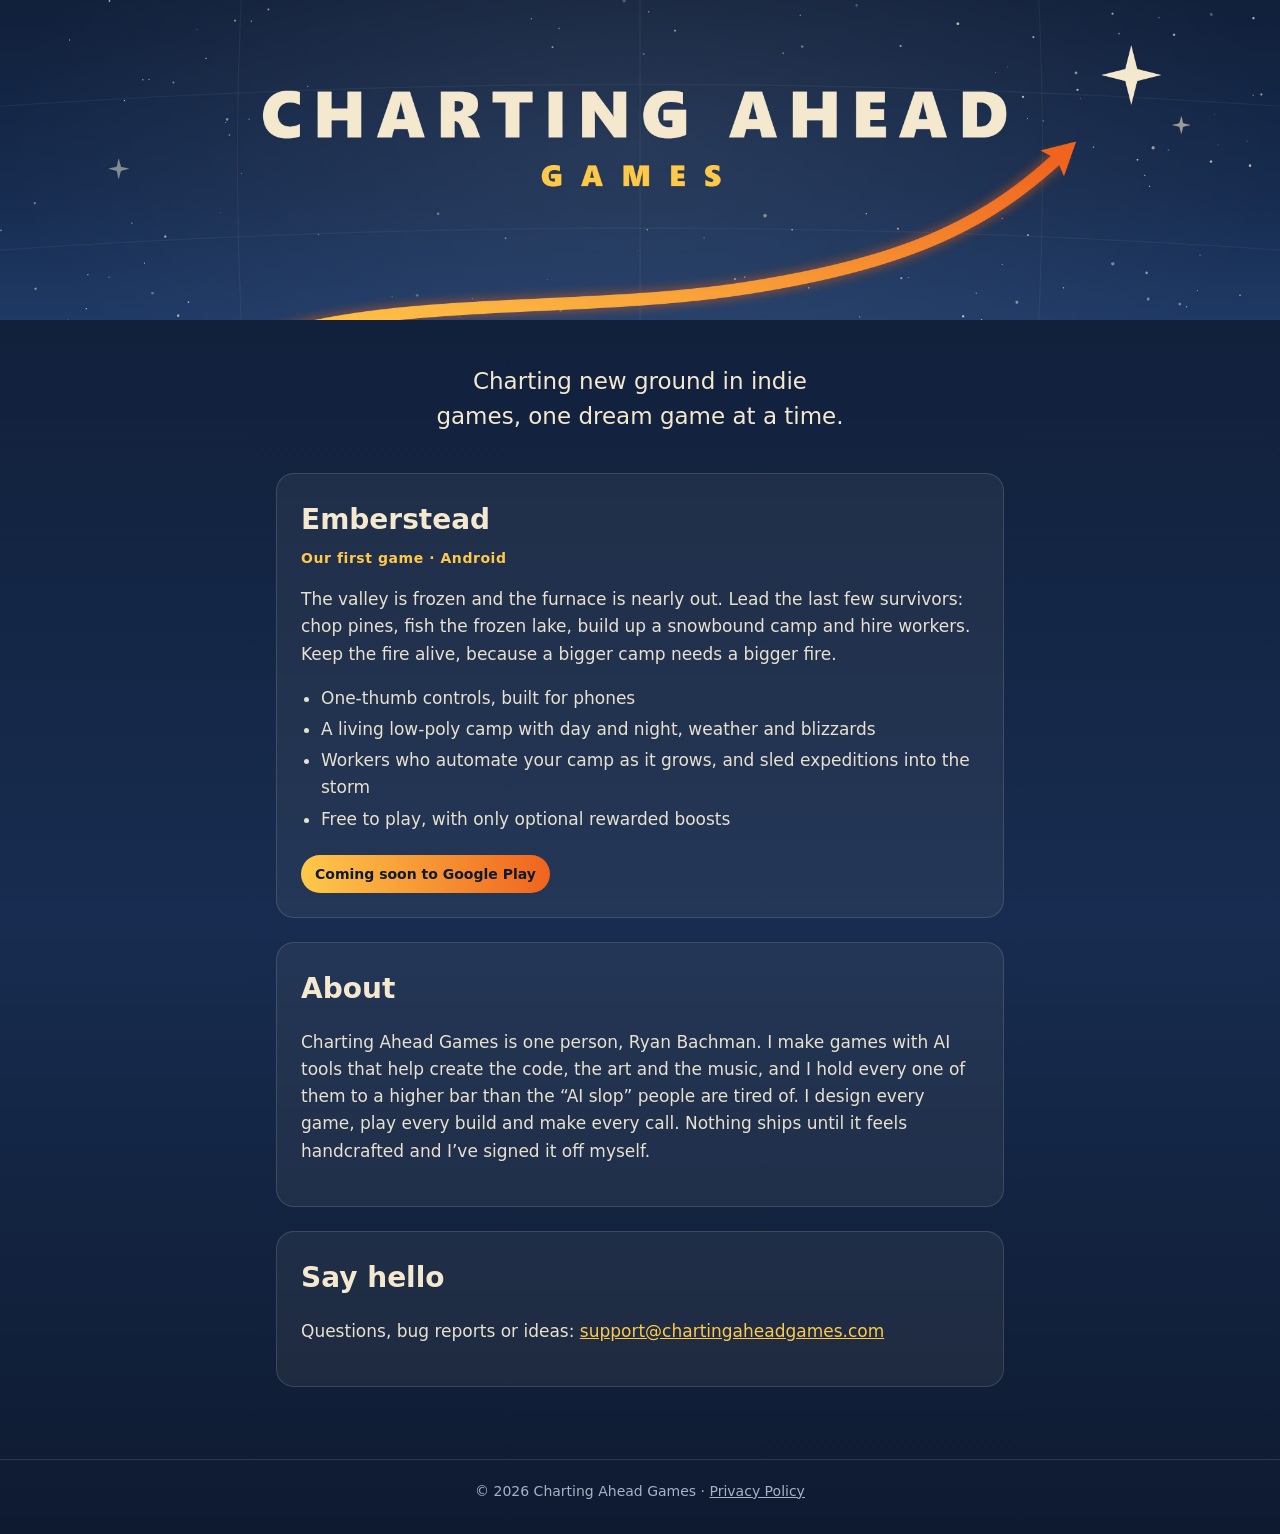
==== index.html @ 5247b1b6 "Home page header: full-width 4:1 banner on screens 900px and wider (new header-wide.jpg from the sam" ====
<!doctype html>
<html lang="en">
<head>
  <meta charset="utf-8">
  <meta name="viewport" content="width=device-width, initial-scale=1">
  <title>Charting Ahead Games</title>
  <meta name="description" content="Charting new ground in indie games, one dream game at a time.">
  <meta property="og:title" content="Charting Ahead Games">
  <meta property="og:description" content="Charting new ground in indie games, one dream game at a time.">
  <meta property="og:image" content="https://chartingaheadgames.com/assets/header.jpg">
  <meta name="theme-color" content="#0e1a30">
  <link rel="icon" href="assets/icon.svg" type="image/svg+xml">
  <link rel="apple-touch-icon" href="assets/icon.png">
  <link rel="stylesheet" href="style.css">
</head>
<body>
  <header class="hero">
    <picture>
      <source media="(min-width: 900px)" srcset="assets/header-wide.jpg" width="4096" height="1024">
      <img src="assets/header.jpg" width="4096" height="2304" alt="Charting Ahead Games: a dotted trail leaves a campfire and becomes an ember route rising across a starry night sky toward a guiding star.">
    </picture>
  </header>
  <main>
    <p class="lead">Charting new ground in indie games, one dream game at a time.</p>

    <section class="card">
      <h2>Emberstead</h2>
      <p class="tag">Our first game · Android</p>
      <p>The valley is frozen and the furnace is nearly out. Lead the last few survivors: chop pines, fish the frozen lake, build up a snowbound camp and hire workers. Keep the fire alive, because a bigger camp needs a bigger fire.</p>
      <ul>
        <li>One-thumb controls, built for phones</li>
        <li>A living low-poly camp with day and night, weather and blizzards</li>
        <li>Workers who automate your camp as it grows, and sled expeditions into the storm</li>
        <li>Free to play, with only optional rewarded boosts</li>
      </ul>
      <span class="badge">Coming soon to Google Play</span>
    </section>

    <section class="card">
      <h2>About</h2>
      <p>Charting Ahead Games is one person, Ryan Bachman. I make games with AI tools that help create the code, the art and the music, and I hold every one of them to a higher bar than the “AI slop” people are tired of. I design every game, play every build and make every call. Nothing ships until it feels handcrafted and I’ve signed it off myself.</p>
    </section>

    <section class="card">
      <h2>Say hello</h2>
      <p>Questions, bug reports or ideas: <a href="mailto:support@chartingaheadgames.com">support@chartingaheadgames.com</a></p>
    </section>
  </main>
  <footer>© 2026 Charting Ahead Games · <a href="privacy.html">Privacy Policy</a></footer>
</body>
</html>
---- style.css ----
/* Charting Ahead Games — one stylesheet for the whole site. Colors match the brand art. */
:root {
  --night: #0e1a30;
  --deep: #172c50;
  --sea: #22406f;
  --parchment: #f4e9cf;
  --gold: #ffc94a;
  --ember: #f0641e;
  --text: #e8e1cf;
  --muted: #a7b2c4;
  --card: rgba(244, 233, 207, 0.06);
  --line: rgba(244, 233, 207, 0.14);
}
* { box-sizing: border-box; }
html { background: var(--night); }
body {
  margin: 0;
  min-height: 100vh;
  background: linear-gradient(180deg, var(--night) 0%, var(--deep) 60%, var(--night) 100%);
  color: var(--text);
  font: 17px/1.6 system-ui, -apple-system, "Segoe UI", Roboto, sans-serif;
}
a { color: var(--gold); }
a:hover { color: var(--parchment); }

/* Full width at every size: phones get the 16:9 art, screens 900px and wider a 4:1 banner (assets/header-wide.jpg) so the games show without scrolling. */
.hero img { display: block; width: 100%; height: auto; aspect-ratio: 16 / 9; object-fit: cover; }
@media (min-width: 900px) { .hero img { aspect-ratio: 4 / 1; } }
.hero.slim { padding: 28px 16px 8px; text-align: center; }
.hero.slim a { display: inline-flex; align-items: center; gap: 12px; color: var(--parchment); text-decoration: none; font-weight: 800; letter-spacing: 0.12em; text-transform: uppercase; font-size: 15px; }
.hero.slim img { width: 44px; height: 44px; border-radius: 12px; aspect-ratio: auto; }

main { max-width: 760px; margin: 0 auto; padding: 8px 16px 48px; }
.lead { font-size: clamp(19px, 2.6vw, 23px); line-height: 1.5; color: var(--parchment); text-align: center; margin: 36px auto 40px; max-width: 720px; text-wrap: balance; }

.card { background: var(--card); border: 1px solid var(--line); border-radius: 18px; padding: 24px; margin: 0 0 24px; }
.card h2 { margin: 0; color: var(--parchment); font-size: 28px; }
.tag { margin: 4px 0 16px; color: var(--gold); font-size: 14px; font-weight: 600; letter-spacing: 0.04em; }
.card ul { margin: 12px 0 0; padding-left: 20px; }
.card li { margin: 4px 0; }
.badge { display: inline-block; margin-top: 18px; padding: 8px 14px; border-radius: 999px; background: linear-gradient(90deg, var(--gold), var(--ember)); color: var(--night); font-weight: 700; font-size: 14px; }

.policy h1 { color: var(--parchment); font-size: clamp(26px, 4vw, 34px); line-height: 1.25; margin: 24px 0 4px; }
.policy h2 { color: var(--gold); font-size: 19px; margin: 32px 0 6px; }
.policy .updated { color: var(--muted); margin: 0 0 24px; }
.policy li { margin: 6px 0; }

footer { border-top: 1px solid var(--line); color: var(--muted); font-size: 14px; text-align: center; padding: 20px 16px 32px; }
footer a { color: var(--muted); }
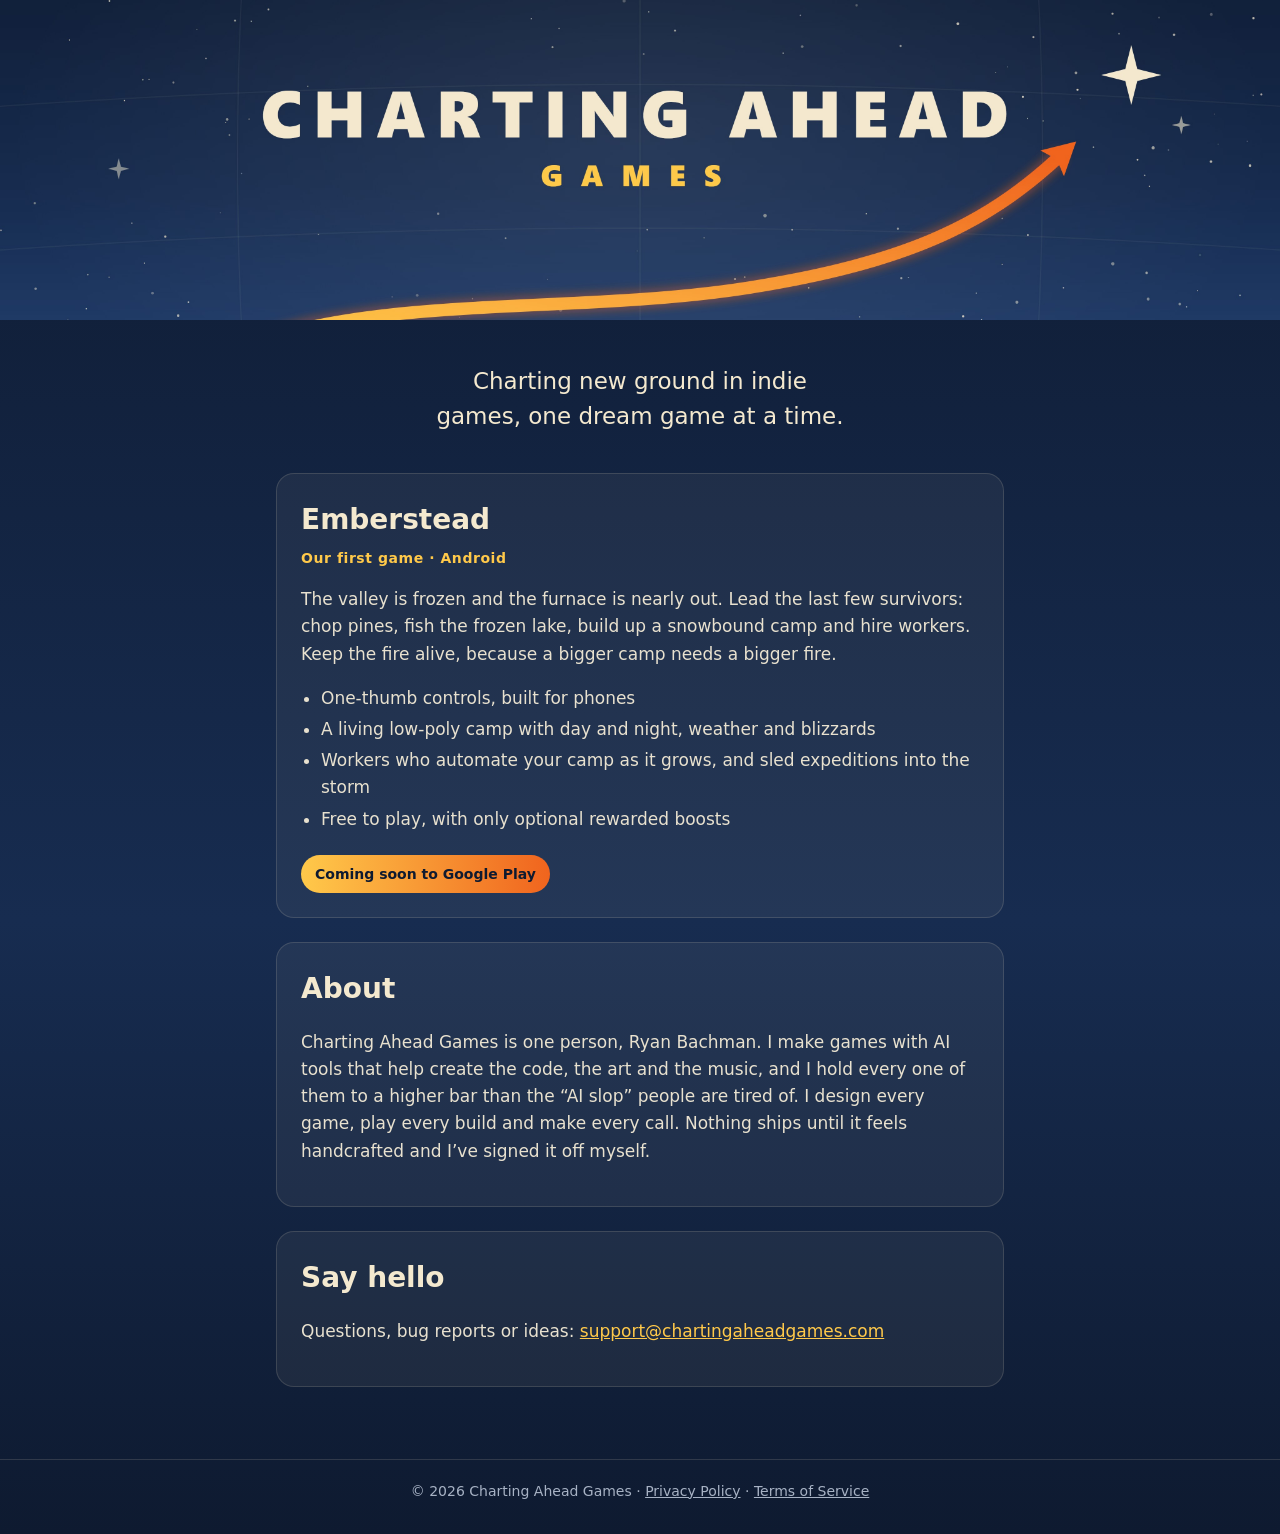
==== commit 3cd597e5: "Terms of Service page for Emberstead, linked from the site footers Co-Authored-By: Claude Opus 5.5 <" ====
--- a/index.html
+++ b/index.html
@@ -46,6 +46,6 @@
       <p>Questions, bug reports or ideas: <a href="mailto:support@chartingaheadgames.com">support@chartingaheadgames.com</a></p>
     </section>
   </main>
-  <footer>© 2026 Charting Ahead Games · <a href="privacy.html">Privacy Policy</a></footer>
+  <footer>© 2026 Charting Ahead Games · <a href="privacy.html">Privacy Policy</a> · <a href="terms.html">Terms of Service</a></footer>
 </body>
 </html>
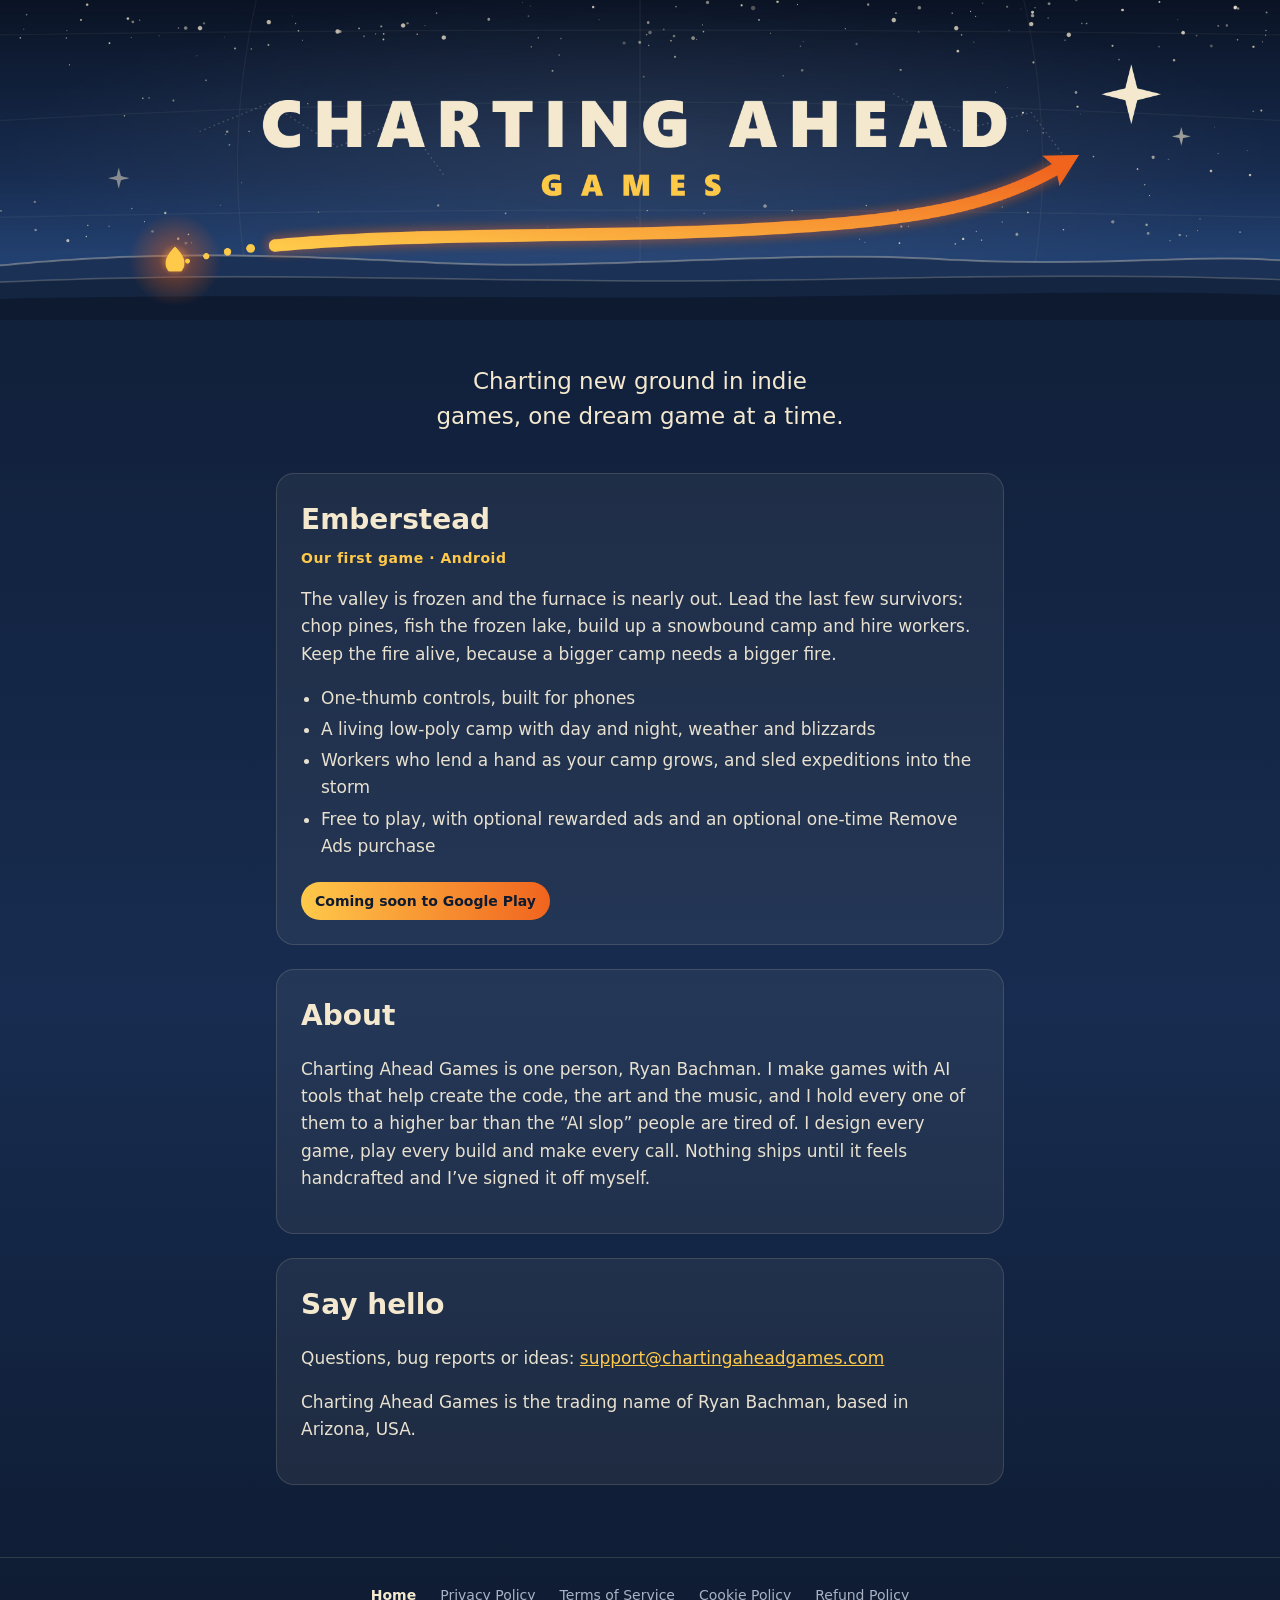
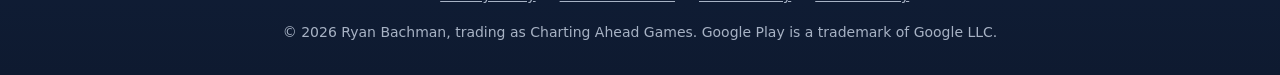
==== commit 81d37bf7: "Legal and accessibility pass: fuller privacy policy, cookie and refund policies, business details, s" ====
--- a/index.html
+++ b/index.html
@@ -14,13 +14,15 @@
   <link rel="stylesheet" href="style.css">
 </head>
 <body>
+  <a class="skip" href="#main">Skip to main content</a>
   <header class="hero">
     <picture>
       <source media="(min-width: 900px)" srcset="assets/header-wide.jpg" width="4096" height="1024">
       <img src="assets/header.jpg" width="4096" height="2304" alt="Charting Ahead Games: a dotted trail leaves a campfire and becomes an ember route rising across a starry night sky toward a guiding star.">
     </picture>
   </header>
-  <main>
+  <main id="main" tabindex="-1">
+    <h1 class="sr-only">Charting Ahead Games</h1>
     <p class="lead">Charting new ground in indie games, one dream game at a time.</p>
 
     <section class="card">
@@ -30,8 +32,8 @@
       <ul>
         <li>One-thumb controls, built for phones</li>
         <li>A living low-poly camp with day and night, weather and blizzards</li>
-        <li>Workers who automate your camp as it grows, and sled expeditions into the storm</li>
-        <li>Free to play, with only optional rewarded boosts</li>
+        <li>Workers who lend a hand as your camp grows, and sled expeditions into the storm</li>
+        <li>Free to play, with optional rewarded ads and an optional one-time Remove Ads purchase</li>
       </ul>
       <span class="badge">Coming soon to Google Play</span>
     </section>
@@ -44,8 +46,18 @@
     <section class="card">
       <h2>Say hello</h2>
       <p>Questions, bug reports or ideas: <a href="mailto:support@chartingaheadgames.com">support@chartingaheadgames.com</a></p>
+      <p>Charting Ahead Games is the trading name of Ryan Bachman, based in Arizona, USA.</p>
     </section>
   </main>
-  <footer>© 2026 Charting Ahead Games · <a href="privacy.html">Privacy Policy</a> · <a href="terms.html">Terms of Service</a></footer>
+  <footer>
+    <nav aria-label="Site pages">
+      <a href="./" aria-current="page">Home</a>
+      <a href="privacy.html">Privacy Policy</a>
+      <a href="terms.html">Terms of Service</a>
+      <a href="cookies.html">Cookie Policy</a>
+      <a href="refunds.html">Refund Policy</a>
+    </nav>
+    <p>© 2026 Ryan Bachman, trading as Charting Ahead Games. Google Play is a trademark of Google LLC.</p>
+  </footer>
 </body>
 </html>
--- a/style.css
+++ b/style.css
@@ -23,6 +23,14 @@
 a { color: var(--gold); }
 a:hover { color: var(--parchment); }
 
+/* Keyboard and screen reader help: a visible focus ring, a skip link that appears on the first Tab, and text only screen readers announce. */
+a:focus-visible { outline: 3px solid var(--gold); outline-offset: 3px; border-radius: 4px; }
+main:focus { outline: none; }
+.skip { position: absolute; left: 16px; top: -80px; z-index: 10; padding: 10px 16px; border-radius: 10px; background: var(--gold); color: var(--night); font-weight: 700; }
+.skip:focus, .skip:hover { top: 12px; color: var(--night); }
+.skip:focus-visible { outline-color: var(--parchment); }
+.sr-only { position: absolute; width: 1px; height: 1px; margin: -1px; padding: 0; overflow: hidden; clip-path: inset(50%); white-space: nowrap; border: 0; }
+
 /* Full width at every size: phones get the 16:9 art, screens 900px and wider a 4:1 banner (assets/header-wide.jpg) so the games show without scrolling. */
 .hero img { display: block; width: 100%; height: auto; aspect-ratio: 16 / 9; object-fit: cover; }
 @media (min-width: 900px) { .hero img { aspect-ratio: 4 / 1; } }
@@ -47,3 +55,7 @@
 
 footer { border-top: 1px solid var(--line); color: var(--muted); font-size: 14px; text-align: center; padding: 20px 16px 32px; }
 footer a { color: var(--muted); }
+footer nav { display: flex; flex-wrap: wrap; justify-content: center; gap: 4px 20px; margin-bottom: 8px; }
+footer nav a { display: inline-block; padding: 6px 2px; }
+footer a[aria-current="page"] { color: var(--parchment); font-weight: 700; text-decoration: none; }
+footer p { margin: 0; }
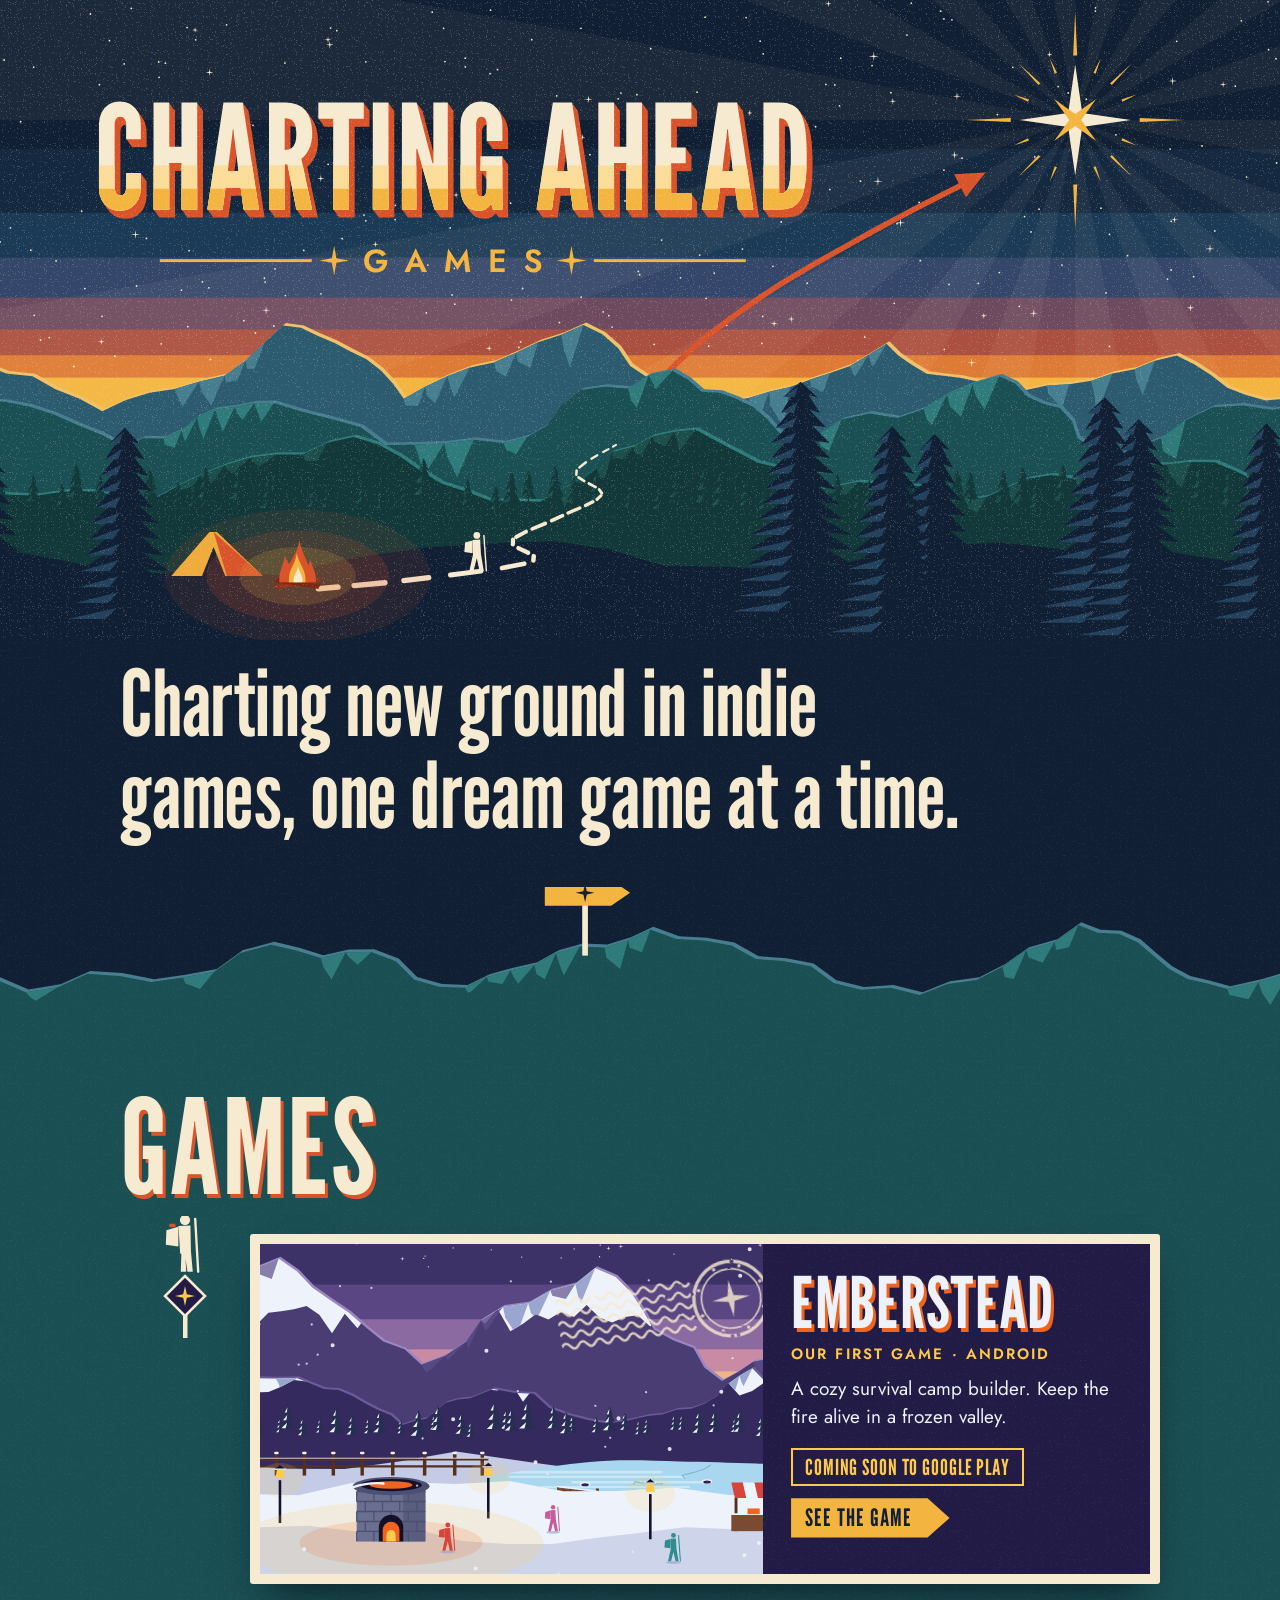
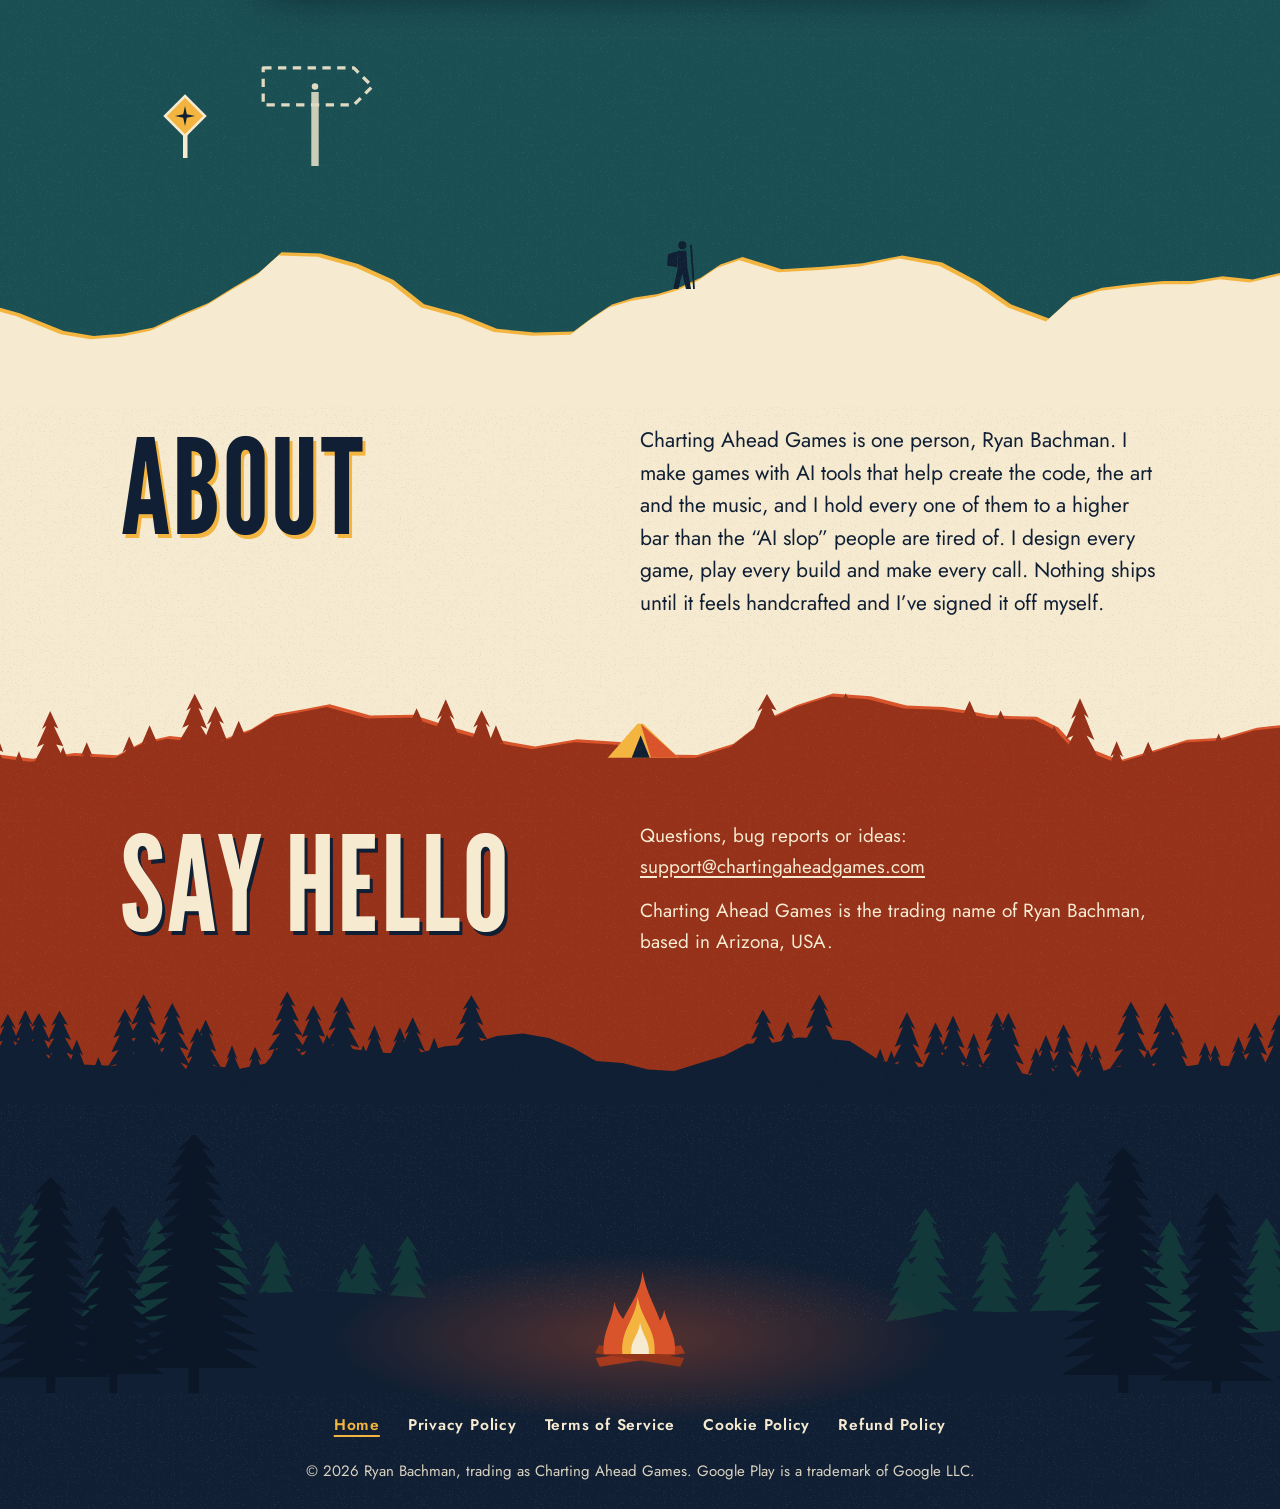
==== commit 42949094: "New site design: The Trailhead A screen-printed trail poster. The studio's poster moves in layers as" ====
--- a/index.html
+++ b/index.html
@@ -5,51 +5,65 @@
   <meta name="viewport" content="width=device-width, initial-scale=1">
   <title>Charting Ahead Games</title>
   <meta name="description" content="Charting new ground in indie games, one dream game at a time.">
+  <meta name="theme-color" content="#101f33">
   <meta property="og:title" content="Charting Ahead Games">
   <meta property="og:description" content="Charting new ground in indie games, one dream game at a time.">
-  <meta property="og:image" content="https://chartingaheadgames.com/assets/header.jpg">
-  <meta name="theme-color" content="#0e1a30">
+  <meta property="og:image" content="https://chartingaheadgames.com/assets/share.jpg">
+  <link rel="apple-touch-icon" href="assets/icon.png">
   <link rel="icon" href="assets/icon.svg" type="image/svg+xml">
-  <link rel="apple-touch-icon" href="assets/icon.png">
   <link rel="stylesheet" href="style.css">
+  <script src="site.js" defer></script>
 </head>
-<body>
+<body class="home" style="--h-phone: 150.49vw; --h-wide: 50vw">
   <a class="skip" href="#main">Skip to main content</a>
+  <div class="sky" aria-hidden="true"><span class="sky-dusk"></span><span class="sky-night"></span></div>
   <header class="hero">
-    <picture>
-      <source media="(min-width: 900px)" srcset="assets/header-wide.jpg" width="4096" height="1024">
-      <img src="assets/header.jpg" width="4096" height="2304" alt="Charting Ahead Games: a dotted trail leaves a campfire and becomes an ember route rising across a starry night sky toward a guiding star.">
-    </picture>
+    <div class="poster" data-poster style="--ar-phone: 824 / 1240; --ar-wide: 1600 / 800; --fx-p: 18.95%; --fy-p: 84.72%; --fw-p: 16.46%; --fx-w: 19.01%; --fy-w: 78.57%; --fw-w: 8.48%">
+      <picture class="layer l-title" data-speed="0.3" style="--speed:0.3"><source media="(min-width: 900px)" srcset="assets/hero/title-wide.svg" width="1600" height="800"><img src="assets/hero/title-phone.svg" width="824" height="1240" alt="Charting Ahead Games: a dotted trail leaves a campfire and becomes an ember route rising across a starry night sky toward a guiding star."></picture>
+      <picture class="layer l-far" data-speed="0.2" style="--speed:0.2"><source media="(min-width: 900px)" srcset="assets/hero/far-wide.svg" width="1600" height="800"><img src="assets/hero/far-phone.svg" width="824" height="1240" alt=""></picture>
+      <picture class="layer l-mid" data-speed="0.13" style="--speed:0.13"><source media="(min-width: 900px)" srcset="assets/hero/mid-wide.svg" width="1600" height="800"><img src="assets/hero/mid-phone.svg" width="824" height="1240" alt=""></picture>
+      <picture class="layer l-near" data-speed="0.07" style="--speed:0.07"><source media="(min-width: 900px)" srcset="assets/hero/near-wide.svg" width="1600" height="800"><img src="assets/hero/near-phone.svg" width="824" height="1240" alt=""></picture>
+      <picture class="layer l-fore" data-speed="0" style="--speed:0"><source media="(min-width: 900px)" srcset="assets/hero/fore-wide.svg" width="1600" height="800"><img src="assets/hero/fore-phone.svg" width="824" height="1240" alt=""></picture>
+      <span class="fire" data-fire="Stoke the campfire"></span>
+    </div>
   </header>
   <main id="main" tabindex="-1">
     <h1 class="sr-only">Charting Ahead Games</h1>
     <p class="lead">Charting new ground in indie games, one dream game at a time.</p>
 
-    <section class="card">
-      <h2>Emberstead</h2>
-      <p class="tag">Our first game · Android</p>
-      <p>The valley is frozen and the furnace is nearly out. Lead the last few survivors: chop pines, fish the frozen lake, build up a snowbound camp and hire workers. Keep the fire alive, because a bigger camp needs a bigger fire.</p>
-      <ul>
-        <li>One-thumb controls, built for phones</li>
-        <li>A living low-poly camp with day and night, weather and blizzards</li>
-        <li>Workers who lend a hand as your camp grows, and sled expeditions into the storm</li>
-        <li>Free to play, with optional rewarded ads and an optional one-time Remove Ads purchase</li>
-      </ul>
-      <span class="badge">Coming soon to Google Play</span>
+    <section class="band games" id="games" aria-labelledby="games-title" data-trail>
+      <h2 id="games-title">Games</h2>
+      <ol class="stops">
+      <li class="stop game-emberstead" style="--len: 10">
+        <span class="marker" aria-hidden="true"></span>
+        <article class="game-card">
+          <div class="card-art" style="view-transition-name: art-emberstead"><img src="assets/games/emberstead/card.svg" width="1360" height="570" alt="" decoding="async"><span class="postmark" aria-hidden="true"></span></div>
+          <div class="card-text">
+            <h3 style="view-transition-name: name-emberstead"><a href="emberstead/">Emberstead</a></h3>
+            <p class="tag">Our first game · Android</p>
+            <p class="line">A cozy survival camp builder. Keep the fire alive in a frozen valley.</p>
+            <p class="status">Coming soon to Google Play</p>
+            <span class="go" aria-hidden="true">See the game</span>
+          </div>
+        </article>
+      </li>
+      <li class="stop stop-next" aria-hidden="true"><span class="marker"></span><span class="next-sign"></span></li>
+      </ol>
     </section>
 
-    <section class="card">
+    <section class="card about">
       <h2>About</h2>
       <p>Charting Ahead Games is one person, Ryan Bachman. I make games with AI tools that help create the code, the art and the music, and I hold every one of them to a higher bar than the “AI slop” people are tired of. I design every game, play every build and make every call. Nothing ships until it feels handcrafted and I’ve signed it off myself.</p>
     </section>
 
-    <section class="card">
+    <section class="card hello">
       <h2>Say hello</h2>
       <p>Questions, bug reports or ideas: <a href="mailto:support@chartingaheadgames.com">support@chartingaheadgames.com</a></p>
       <p>Charting Ahead Games is the trading name of Ryan Bachman, based in Arizona, USA.</p>
     </section>
   </main>
   <footer>
+    <span class="camp"><span class="fire foot-fire" data-fire="Stoke the campfire"></span></span>
     <nav aria-label="Site pages">
       <a href="./" aria-current="page">Home</a>
       <a href="privacy.html">Privacy Policy</a>
--- a/style.css
+++ b/style.css
@@ -1,61 +1,238 @@
-/* Charting Ahead Games — one stylesheet for the whole site. Colors match the brand art. */
+/* The Trailhead v2: one stylesheet for the whole site. */
+@font-face{font-family:'League Gothic';src:url(fonts/league-gothic-latin-400-normal.woff2) format('woff2');font-weight:400;font-style:normal;font-display:swap}
+@font-face{font-family:'Jost';src:url(fonts/jost-latin-400-normal.woff2) format('woff2');font-weight:400;font-style:normal;font-display:swap}
+@font-face{font-family:'Jost';src:url(fonts/jost-latin-600-normal.woff2) format('woff2');font-weight:600;font-style:normal;font-display:swap}
+
 :root {
-  --night: #0e1a30;
-  --deep: #172c50;
-  --sea: #22406f;
-  --parchment: #f4e9cf;
-  --gold: #ffc94a;
-  --ember: #f0641e;
-  --text: #e8e1cf;
-  --muted: #a7b2c4;
-  --card: rgba(244, 233, 207, 0.06);
-  --line: rgba(244, 233, 207, 0.14);
+  --night: #101f33; --teal: #1a4f53; --pine: #12383a; --ember: #d9542b; --sun: #f3b53f; --cream: #f6ead0; --rust: #96311a; --dusk: #1b3a52;
+  --col: 1040px; --pad: max(20px, calc(50% - var(--col) / 2)); --edge-h: 130px; --tree-h: 110px; --band-h: 96px; --gut: 46px;
+  --out: cubic-bezier(.23, 1, .32, 1);
 }
 * { box-sizing: border-box; }
-html { background: var(--night); }
-body {
-  margin: 0;
-  min-height: 100vh;
-  background: linear-gradient(180deg, var(--night) 0%, var(--deep) 60%, var(--night) 100%);
-  color: var(--text);
-  font: 17px/1.6 system-ui, -apple-system, "Segoe UI", Roboto, sans-serif;
-}
-a { color: var(--gold); }
-a:hover { color: var(--parchment); }
-
-/* Keyboard and screen reader help: a visible focus ring, a skip link that appears on the first Tab, and text only screen readers announce. */
-a:focus-visible { outline: 3px solid var(--gold); outline-offset: 3px; border-radius: 4px; }
+html { background: var(--night); -webkit-text-size-adjust: 100%; }
+body { margin: 0; min-height: 100vh; background: transparent; color: var(--cream); font: 400 18.5px/1.6 'Jost', 'Trebuchet MS', system-ui, sans-serif; overflow-x: clip; --hero-h: var(--h-phone, 150vw); }
+a { color: inherit; overflow-wrap: anywhere; text-decoration-thickness: 2px; text-underline-offset: .16em; transition: color .16s ease-out, text-decoration-color .16s ease-out; }
+::selection { background: var(--sun); color: var(--night); }
+img { max-width: 100%; }
+
+/* Keyboard and screen reader help */
+a:focus-visible, button:focus-visible, [tabindex]:focus-visible { outline: 3px solid var(--sun); outline-offset: 3px; border-radius: 2px; }
+.policy a:focus-visible, .shots a:focus-visible, .shots [tabindex]:focus-visible { outline-color: var(--rust); }
 main:focus { outline: none; }
-.skip { position: absolute; left: 16px; top: -80px; z-index: 10; padding: 10px 16px; border-radius: 10px; background: var(--gold); color: var(--night); font-weight: 700; }
+.skip { position: absolute; left: 16px; top: -80px; z-index: 30; padding: 10px 16px; background: var(--sun); color: var(--night); font-weight: 600; }
 .skip:focus, .skip:hover { top: 12px; color: var(--night); }
-.skip:focus-visible { outline-color: var(--parchment); }
+.skip:focus-visible { outline-color: var(--cream); }
 .sr-only { position: absolute; width: 1px; height: 1px; margin: -1px; padding: 0; overflow: hidden; clip-path: inset(50%); white-space: nowrap; border: 0; }
 
-/* Full width at every size: phones get the 16:9 art, screens 900px and wider a 4:1 banner (assets/header-wide.jpg) so the games show without scrolling. */
-.hero img { display: block; width: 100%; height: auto; aspect-ratio: 16 / 9; object-fit: cover; }
-@media (min-width: 900px) { .hero img { aspect-ratio: 4 / 1; } }
-.hero.slim { padding: 28px 16px 8px; text-align: center; }
-.hero.slim a { display: inline-flex; align-items: center; gap: 12px; color: var(--parchment); text-decoration: none; font-weight: 800; letter-spacing: 0.12em; text-transform: uppercase; font-size: 15px; }
-.hero.slim img { width: 44px; height: 44px; border-radius: 12px; aspect-ratio: auto; }
-
-main { max-width: 760px; margin: 0 auto; padding: 8px 16px 48px; }
-.lead { font-size: clamp(19px, 2.6vw, 23px); line-height: 1.5; color: var(--parchment); text-align: center; margin: 36px auto 40px; max-width: 720px; text-wrap: balance; }
-
-.card { background: var(--card); border: 1px solid var(--line); border-radius: 18px; padding: 24px; margin: 0 0 24px; }
-.card h2 { margin: 0; color: var(--parchment); font-size: 28px; }
-.tag { margin: 4px 0 16px; color: var(--gold); font-size: 14px; font-weight: 600; letter-spacing: 0.04em; }
-.card ul { margin: 12px 0 0; padding-left: 20px; }
-.card li { margin: 4px 0; }
-.badge { display: inline-block; margin-top: 18px; padding: 8px 14px; border-radius: 999px; background: linear-gradient(90deg, var(--gold), var(--ember)); color: var(--night); font-weight: 700; font-size: 14px; }
-
-.policy h1 { color: var(--parchment); font-size: clamp(26px, 4vw, 34px); line-height: 1.25; margin: 24px 0 4px; }
-.policy h2 { color: var(--gold); font-size: 19px; margin: 32px 0 6px; }
-.policy .updated { color: var(--muted); margin: 0 0 24px; }
-.policy li { margin: 6px 0; }
-
-footer { border-top: 1px solid var(--line); color: var(--muted); font-size: 14px; text-align: center; padding: 20px 16px 32px; }
-footer a { color: var(--muted); }
-footer nav { display: flex; flex-wrap: wrap; justify-content: center; gap: 4px 20px; margin-bottom: 8px; }
-footer nav a { display: inline-block; padding: 6px 2px; }
-footer a[aria-current="page"] { color: var(--parchment); font-weight: 700; text-decoration: none; }
+/* The sky stays put behind the poster: sunset at the top of the page, night as you scroll. */
+.sky { position: fixed; inset: 0; z-index: -1; pointer-events: none; background: var(--night); }
+.sky span { position: absolute; inset: 0; background: center top/100% auto no-repeat; }
+.sky-night { opacity: 0; }
+
+/* The poster, in layers. Farther layers lag behind as you scroll, so the ridges slide past each other. */
+.poster { position: relative; overflow: hidden; aspect-ratio: var(--ar-phone); }
+.poster .layer, .poster .layer img { position: absolute; inset: 0; width: 100%; height: 100%; display: block; }
+.poster::after { content: ''; position: absolute; inset: 0; z-index: 3; background: url(assets/grain-strong.png) 0 0/512px 512px; pointer-events: none; }
+@media (prefers-reduced-motion: no-preference) {
+  .poster .layer { will-change: transform; }
+  @supports (animation-timeline: scroll()) {
+    .poster .layer { animation: drift linear both; animation-timeline: scroll(root); animation-range: 0 var(--hero-h); }
+    .sky-night { animation: nightfall linear both; animation-timeline: scroll(root); animation-range: 0 calc(var(--hero-h) * .9); }
+  }
+}
+@keyframes drift { from { transform: translate3d(0, 0, 0); } to { transform: translate3d(0, calc(var(--speed) * var(--hero-h)), 0); } }
+@keyframes nightfall { from { opacity: 0; } to { opacity: 1; } }
+
+/* Fires: two cut-paper frames that flicker, and after the script runs, a button that throws sparks */
+.fire { position: absolute; z-index: 4; display: block; aspect-ratio: 6 / 5; }
+.fire::before, .fire::after { content: ''; position: absolute; inset: 0; background: url(assets/flame-a.svg) center/contain no-repeat; pointer-events: none; }
+.fire::after { background-image: url(assets/flame-b.svg); opacity: 0; animation: flame-b .9s steps(1) infinite; }
+.fire::before { animation: flame-a .9s steps(1) infinite; }
+@keyframes flame-a { 0% { opacity: 1; } 50% { opacity: 0; } 100% { opacity: 0; } }
+@keyframes flame-b { 0% { opacity: 0; } 50% { opacity: 1; } 100% { opacity: 1; } }
+button.fire { margin: 0; padding: 0; border: 0; background: none; cursor: pointer; overflow: visible; -webkit-tap-highlight-color: transparent; touch-action: manipulation; border-radius: 50%; }
+button.fire:focus-visible { outline-offset: 2px; border-radius: 50%; }
+.fire-btn.flare { animation: flare .5s cubic-bezier(.2, .9, .3, 1.3); transform-origin: 50% 85%; }
+@keyframes flare { 30% { transform: scale(1.22); } }
+.fire-btn.glow { filter: drop-shadow(0 0 16px rgba(255, 201, 74, .95)); }
+.spark { position: absolute; left: 50%; top: 42%; width: 17px; height: 17px; pointer-events: none; background: var(--sun); clip-path: polygon(50% 0, 62% 38%, 100% 50%, 62% 62%, 50% 100%, 38% 62%, 0 50%, 38% 38%); }
+.spark.s1 { background: var(--cream); } .spark.s2 { background: var(--ember); }
+.home .poster .fire { left: var(--fx-p); top: var(--fy-p); width: var(--fw-p); }
+
+main { position: relative; background: url(assets/grain-light.png) 0 0/512px 512px, var(--night); }
+main.game { background: none; }
+.lead { margin: 0; padding: 26px var(--pad) calc(var(--edge-h) + 34px); font: 400 clamp(46px, 7.6vw, 92px)/1.0 'League Gothic', 'Arial Narrow', Impact, sans-serif; letter-spacing: .005em; color: var(--cream); text-wrap: balance; }
+
+/* Bands of land, each with a ridge for a top edge */
+.band, section.card { position: relative; display: flow-root; padding: 18px var(--pad) calc(var(--edge-h) - 12px); }
+.band::before, .band::after, section.card::before, section.card::after { content: ''; position: absolute; left: 0; right: 0; bottom: calc(100% - 1px); height: var(--edge-h); background: center bottom/cover no-repeat; pointer-events: none; }
+.band::after, section.card::after { background: url(assets/grain-light.png) 0 0/512px 512px; -webkit-mask: var(--edge) center bottom/cover no-repeat; mask: var(--edge) center bottom/cover no-repeat; }
+.band::before, section.card::before { background-image: var(--edge); }
+.games { --edge: url(assets/edge-teal.svg); background: url(assets/grain-light.png) 0 0/512px 512px, var(--teal); color: var(--cream); }
+.about { --edge: url(assets/edge-cream.svg); background: url(assets/grain-dark.png) 0 0/512px 512px, var(--cream); color: var(--night); }
+.about::after { background-image: url(assets/grain-dark.png); }
+.hello { --edge: url(assets/edge-rust.svg); background: url(assets/grain-light.png) 0 0/512px 512px, var(--rust); color: var(--cream); padding-bottom: calc(var(--tree-h) - 10px) !important; }
+.games h2, .card h2, .game-body h1, .shots h2 { margin: 0 0 2px; font: 400 clamp(76px, 15vw, 132px)/.94 'League Gothic', 'Arial Narrow', Impact, sans-serif; text-transform: uppercase; letter-spacing: .01em; text-shadow: 3px 4px 0 var(--shade, var(--ember)); }
+.about h2 { --shade: var(--sun); color: var(--night); }
+.hello h2 { --shade: var(--night); }
+.card p { margin: 0 0 14px; }
+.hello a { color: var(--cream); }
+.tag { margin: 8px 0 18px; font: 600 15px/1.3 'Jost', 'Trebuchet MS', sans-serif; letter-spacing: .14em; text-transform: uppercase; color: #fbd27c; }
+
+/* The trail of games */
+.games h2 { margin-bottom: 26px; }
+.stops { position: relative; margin: 0; padding: 0 0 0 var(--gut); list-style: none; }
+.games:not(.trail-live) .stops::before { content: ''; position: absolute; left: calc(var(--gut) / 2 - 3px); top: -24px; bottom: 0; width: 6px; border-radius: 3px; background: repeating-linear-gradient(to bottom, var(--cream) 0 10px, transparent 10px 24px); }
+.trail-svg { position: absolute; left: 0; top: 0; width: 100%; pointer-events: none; overflow: visible; z-index: 1; }
+.trail-ink { fill: none; stroke: var(--cream); stroke-width: 5; stroke-linecap: round; stroke-dasharray: 9 13; }
+.trail-mask { fill: none; stroke: #fff; stroke-width: 60; stroke-dasharray: 1 1; stroke-dashoffset: 1; }
+.hiker { position: absolute; left: 0; top: 0; z-index: 3; width: 32px; height: 48px; background: url(assets/hiker.svg) 0 0/64px 48px no-repeat; offset-anchor: 50% 94%; offset-rotate: 0deg; pointer-events: none; }
+.hiker[data-step="1"] { background-position: -32px 0; }
+.hiker[data-face="left"] { transform: scaleX(-1); }
+.stop { position: relative; margin: 0 0 54px; container-type: inline-size; }
+.marker { position: absolute; z-index: 2; left: calc(var(--gut) * -1 + var(--gut) / 2 - 17px); top: 22px; width: 34px; height: 50px; background: url(assets/marker.svg) center/contain no-repeat; }
+.stop-next { margin-bottom: 0; min-height: 110px; }
+.next-sign { display: block; width: 130px; height: 112px; background: url(assets/next.svg) left bottom/contain no-repeat; opacity: .9; }
+
+.game-card { position: relative; display: grid; padding: 10px; background: var(--cream); border-radius: 3px; color: var(--g-ink); box-shadow: 0 22px 40px -18px rgba(3, 9, 18, .75); transition: transform .24s var(--out), box-shadow .24s var(--out); }
+.card-art { position: relative; overflow: hidden; aspect-ratio: 1360 / 570; background: var(--g-band); }
+.card-art img { display: block; width: 100%; height: 100%; object-fit: cover; }
+.card-text { padding: 18px 20px 22px; background: url(assets/grain-light.png) 0 0/512px 512px, var(--g-band); }
+.card-text h3 { margin: 0; font: 400 clamp(40px, calc((100cqi - var(--gut) - 64px) / (var(--len, 10) * .46)), 92px)/.92 'League Gothic', 'Arial Narrow', Impact, sans-serif; text-transform: uppercase; letter-spacing: .01em; text-shadow: 3px 4px 0 var(--g-shade); }
+.card-text h3 a { color: var(--g-ink); text-decoration: none; }
+.card-text h3 a::after { content: ''; position: absolute; inset: 0; z-index: 6; border-radius: 3px; }
+.card-text h3 a:focus-visible { outline: none; }
+.card-text h3 a:focus-visible::after { outline: 3px solid var(--sun); outline-offset: 4px; }
+.card-text .tag { color: var(--g-accent); margin: 10px 0 10px; }
+.card-text .line { margin: 0 0 16px; font-size: 19px; line-height: 1.5; }
+.card-text .status { display: inline-block; margin: 0 14px 12px 0; padding: 5px 12px 4px; border: 2px solid var(--g-accent); color: var(--g-accent); font: 400 22px/1.15 'League Gothic', 'Arial Narrow', Impact, sans-serif; letter-spacing: .04em; text-transform: uppercase; }
+.go { display: inline-block; padding: 7px 38px 6px 14px; background: var(--sun); color: var(--night); font: 400 24px/1.1 'League Gothic', 'Arial Narrow', Impact, sans-serif; letter-spacing: .04em; text-transform: uppercase; clip-path: polygon(0 0, calc(100% - 22px) 0, 100% 50%, calc(100% - 22px) 100%, 0 100%); transition: transform .24s var(--out); }
+.game-card:active { transform: scale(.975); box-shadow: 0 10px 20px -12px rgba(3, 9, 18, .8); transition-duration: .1s; }
+@media (hover: hover) and (pointer: fine) {
+  .game-card:hover { transform: translateY(-5px) rotate(-.35deg); box-shadow: 0 30px 50px -18px rgba(3, 9, 18, .8); }
+  .game-card:hover .go { transform: translateX(5px); }
+  .game-card:active { transform: scale(.975); }
+}
+.postmark { position: absolute; z-index: 2; right: -3%; top: 5%; width: 44%; aspect-ratio: 260 / 112; background: url(assets/postmark.svg) center/contain no-repeat; transform: rotate(-9deg); pointer-events: none; }
+.postmark.pre { opacity: 0; }
+.postmark.inked { animation: thunk .36s cubic-bezier(.2, .9, .25, 1.15) both; }
+@keyframes thunk { from { opacity: 0; transform: rotate(-15deg) scale(1.45); } 55% { opacity: 1; } to { opacity: 1; transform: rotate(-9deg) scale(1); } }
+
+/* A game's own page: its poster, then its own bands, then the studio footer */
+.page-game .hero.game-bar { position: absolute; top: 0; left: 0; right: 0; z-index: 8; padding: 12px var(--pad) 0; background: none; }
+.page-game .hero.game-bar a { display: inline-flex; align-items: center; gap: 12px; min-height: 48px; color: var(--cream); text-decoration: none; font: 400 28px/1 'League Gothic', 'Arial Narrow', Impact, sans-serif; letter-spacing: .03em; text-transform: uppercase; text-shadow: 0 2px 0 rgba(0, 0, 0, .35); }
+.page-game .hero.game-bar img { width: 44px; height: auto; }
+.page-game .poster .fire { left: var(--fx-p); top: var(--fy-p); width: var(--fw-p); }
+.game-body { --edge: var(--g-edge); position: relative; display: flow-root; padding: 4px var(--pad) calc(var(--edge-h) - 10px); background: url(assets/grain-light.png) 0 0/512px 512px, var(--g-band); color: var(--g-ink); }
+.game-body::before { content: ''; position: absolute; left: 0; right: 0; bottom: calc(100% - 1px); height: calc(var(--edge-h) * .62); background: var(--g-edge) center bottom/cover no-repeat; pointer-events: none; }
+.game-body h1 { --shade: var(--g-shade); color: var(--g-ink); }
+.game-body .tag { color: var(--g-accent); }
+.game-body p { margin: 0 0 14px; max-width: 62ch; }
+.game-body ul { list-style: none; margin: 16px 0 0; padding: 0; }
+.game-body li { position: relative; margin: 9px 0; padding-left: 30px; }
+.game-body li::before { content: ''; position: absolute; left: 0; top: .34em; width: 17px; height: 17px; background: url(assets/bullet.svg) center/contain no-repeat; }
+.badge { display: inline-block; margin-top: 24px; padding: 8px 46px 7px 18px; background: var(--sun); color: var(--night); font: 400 27px/1.15 'League Gothic', 'Arial Narrow', Impact, sans-serif; letter-spacing: .03em; text-transform: uppercase; clip-path: polygon(0 0, calc(100% - 26px) 0, 100% 50%, calc(100% - 26px) 100%, 0 100%); }
+.plate { display: block; width: 100%; height: auto; margin: 26px 0 8px; padding: 12px; background: var(--cream); transform: rotate(-1.4deg);
+  -webkit-mask: radial-gradient(circle 5.2px at center, transparent 96%, #000) -9px -9px/18px 18px, linear-gradient(#000 0 0) center/calc(100% - 18px) calc(100% - 18px) no-repeat; -webkit-mask-composite: source-over;
+  mask: radial-gradient(circle 5.2px at center, transparent 96%, #000) -9px -9px/18px 18px, linear-gradient(#000 0 0) center/calc(100% - 18px) calc(100% - 18px) no-repeat; mask-composite: add; }
+.shots { position: relative; display: flow-root; padding: 4px var(--pad) calc(var(--tree-h) + 28px); background: url(assets/grain-dark.png) 0 0/512px 512px, var(--g-light); color: var(--g-light-ink); }
+.shots::before { content: ''; position: absolute; left: 0; right: 0; bottom: calc(100% - 1px); height: var(--edge-h); background: var(--g-edge-light) center bottom/cover no-repeat; pointer-events: none; }
+.shots h2 { --shade: var(--g-shade); color: var(--g-light-ink); font-size: clamp(60px, 11vw, 104px); }
+.shot-strip { display: flex; gap: 16px; margin: 18px calc(var(--pad) * -1) 0; padding: 6px var(--pad) 20px; overflow-x: auto; scroll-snap-type: x mandatory; scroll-padding-inline: var(--pad); list-style: none; scrollbar-width: thin; }
+.shot-strip li { flex: 0 0 62%; scroll-snap-align: start; }
+.shot-strip figure { margin: 0; }
+.shot-strip img { display: block; width: 100%; height: auto; border: 7px solid #fff; border-radius: 16px; box-shadow: 0 16px 28px -16px rgba(16, 12, 40, .65); }
+.shot-strip figcaption { margin-top: 10px; font: 400 25px/1.05 'League Gothic', 'Arial Narrow', Impact, sans-serif; letter-spacing: .03em; text-transform: uppercase; }
+.back { margin: 30px 0 0; }
+.game-body .back { padding-top: 18px; }
+.game-body .back a { background: var(--sun); color: var(--night); }
+.game-body:last-child { padding-bottom: calc(var(--tree-h) + 30px); }
+.back a { display: inline-flex; align-items: center; min-height: 48px; padding: 6px 18px 5px 34px; background: var(--g-band); color: var(--g-ink); text-decoration: none; font: 400 26px/1.1 'League Gothic', 'Arial Narrow', Impact, sans-serif; letter-spacing: .04em; text-transform: uppercase; clip-path: polygon(22px 0, 100% 0, 100% 100%, 22px 100%, 0 50%); transition: transform .24s var(--out); }
+.back a:active { transform: scale(.97); }
+@media (hover: hover) and (pointer: fine) { .back a:hover { transform: translateX(-4px); } }
+
+/* The policy pages: the notice board at the trailhead */
+.hero.slim { padding: 22px var(--pad) calc(var(--band-h) + 22px); background: url(assets/grain-light.png) 0 0/512px 512px, var(--night); }
+.hero.slim a { display: inline-flex; align-items: center; gap: 14px; min-height: 48px; text-decoration: none; font: 400 34px/1 'League Gothic', 'Arial Narrow', Impact, sans-serif; letter-spacing: .03em; text-transform: uppercase; color: var(--cream); }
+.hero.slim img { width: 54px; height: auto; }
+.policy { background: url(assets/grain-dark.png) 0 0/512px 512px, var(--cream); color: var(--night); padding: 6px var(--pad) calc(var(--tree-h) + 40px); }
+.policy::before { content: ''; position: absolute; left: 0; right: 0; bottom: calc(100% - 1px); height: var(--band-h); background: url(assets/band.svg) center bottom/cover no-repeat; pointer-events: none; }
+.policy h1 { margin: 0; font: 400 clamp(76px, 15vw, 132px)/.94 'League Gothic', 'Arial Narrow', Impact, sans-serif; text-transform: uppercase; letter-spacing: .01em; color: var(--night); text-shadow: 3px 4px 0 var(--sun); }
+.policy .updated { margin: 10px 0 22px; font: 600 15px/1.3 'Jost', 'Trebuchet MS', sans-serif; letter-spacing: .1em; text-transform: uppercase; color: #8a2e13; }
+.policy h2 { position: relative; margin: 36px 0 8px; padding-left: 30px; font: 400 34px/1.08 'League Gothic', 'Arial Narrow', Impact, sans-serif; letter-spacing: .02em; text-transform: uppercase; color: var(--night); }
+.policy h2::before { content: ''; position: absolute; left: 0; top: .17em; width: 20px; height: 20px; background: url(assets/bullet-dark.svg) center/contain no-repeat; }
+.policy p { margin: 0 0 12px; }
+.policy ul { margin: 6px 0 14px; padding-left: 20px; }
+.policy li { margin: 7px 0; }
+.policy li::marker { color: var(--rust); }
+.policy strong { font-weight: 600; }
+.policy a { color: #8a2e13; }
+
+/* The last fire */
+footer { position: relative; padding: 0 var(--pad) 26px; background: url(assets/grain-light.png) 0 0/512px 512px, var(--night); color: #d9d2c0; font-size: 15px; text-align: center; }
+footer::before { content: ''; position: absolute; left: 0; right: 0; bottom: calc(100% - 1px); height: var(--tree-h); background: url(assets/edge-night.svg) center bottom/cover no-repeat; pointer-events: none; }
+footer .camp { position: relative; display: block; height: 210px; margin: 0 calc(50% - 50vw) 8px; overflow-x: clip; overflow-y: visible; background: url(assets/foot.svg) center bottom/cover no-repeat; }
+footer .camp::before { content: ''; position: absolute; left: 50%; bottom: 14px; width: 150px; height: 125px; margin-left: -75px; background: url(assets/logs.svg) center/contain no-repeat; }
+footer .camp::after { content: ''; position: absolute; left: 0; right: 0; margin: 0 auto; bottom: -30px; width: min(620px, 100%); height: 170px; border-radius: 50%; background: radial-gradient(closest-side, rgba(217, 84, 43, .34), rgba(217, 84, 43, .14) 60%, transparent); pointer-events: none; }
+footer .foot-fire { left: 50%; bottom: 14px; width: 150px; margin-left: -75px; }
+footer nav { display: grid; grid-template-columns: 1fr 1fr; gap: 0 12px; margin: 0 auto 10px; max-width: 460px; }
+footer nav a { display: flex; align-items: center; justify-content: center; min-height: 48px; font: 600 15.5px/1.2 'Jost', 'Trebuchet MS', sans-serif; letter-spacing: .05em; color: var(--cream); text-decoration: none; }
+footer nav a[aria-current="page"] { color: var(--sun); text-decoration: underline; text-decoration-thickness: 2px; text-underline-offset: .3em; }
 footer p { margin: 0; }
+@media (hover: hover) and (pointer: fine) { a:hover { text-decoration-color: var(--sun); } footer nav a:hover { color: var(--sun); } .policy a:hover { color: var(--night); } }
+
+/* One page leads into the next: a game's picture grows into its page. */
+@view-transition { navigation: auto; }
+::view-transition-group(*) { animation-duration: .55s; animation-timing-function: cubic-bezier(.16, 1, .3, 1); }
+::view-transition-old(root), ::view-transition-new(root) { animation-duration: .3s; }
+
+@media (min-width: 900px) {
+  :root { --edge-h: max(180px, 11.9vw); --tree-h: max(150px, 11.9vw); --band-h: max(130px, 9.4vw); --gut: 130px; }
+  body { font-size: 19px; --hero-h: var(--h-wide, 50vw); }
+  .poster { aspect-ratio: var(--ar-wide); }
+  .home .poster .fire, .page-game .poster .fire { left: var(--fx-w); top: var(--fy-w); width: var(--fw-w); }
+  .lead { padding-top: 16px; padding-bottom: calc(var(--edge-h) + 46px); }
+  .band, section.card { padding-bottom: calc(var(--edge-h) - 10px); }
+  .marker { width: 44px; height: 64px; left: calc(var(--gut) * -1 + var(--gut) / 2 - 22px); top: 40px; }
+  .hiker { width: 40px; height: 60px; background-size: 80px 60px; }
+  .hiker[data-step="1"] { background-position: -40px 0; }
+  .game-card { grid-template-columns: minmax(0, 1.3fr) minmax(0, 1fr); }
+  .card-art { aspect-ratio: auto; min-height: 330px; }
+  .card-text { padding: 26px 28px 28px; }
+  .card-text h3 { font-size: clamp(40px, calc(((100cqi - 20px) / 2.3 - 60px) / (var(--len, 10) * .46)), 92px); }
+  .stop { margin-bottom: 70px; }
+  section.about { display: grid; grid-template-columns: 44% 1fr; column-gap: 6%; }
+  .about > h2 { grid-column: 1; } .about > p { grid-column: 2; font-size: 21px; line-height: 1.55; align-self: end; }
+  section.hello { display: grid; grid-template-columns: 44% 1fr; column-gap: 6%; padding-bottom: calc(var(--tree-h) - 20px) !important; }
+  .hello > h2 { grid-column: 1; grid-row: 1 / span 3; } .hello > p { grid-column: 2; }
+  .game-body > h1, .game-body > .tag, .game-body > .plate { float: left; clear: left; width: 44%; }
+  .game-body > p:not(.tag), .game-body > ul, .game-body > .badge { margin-left: 50%; }
+  .game-body > .badge { display: table; }
+  .shot-strip { display: grid; grid-template-columns: repeat(4, 1fr); overflow: visible; margin: 22px 0 0; padding: 6px 0 10px; }
+  .page-game .hero.game-bar a { font-size: 32px; }
+  .policy { display: grid; grid-template-columns: 300px minmax(0, 1fr); column-gap: 44px; padding-bottom: calc(var(--tree-h) + 44px); }
+  .policy > * { grid-column: 2; max-width: 66ch; }
+  .policy > h1, .policy > .updated { grid-column: 1 / -1; max-width: none; }
+  .policy > h2 { grid-column: 1; margin: 30px 0 0; }
+  .policy > h2 + p, .policy > h2 + ul { margin-top: 34px; }
+  footer .camp { height: max(290px, 21.25vw); }
+  footer .camp::before { width: 210px; height: 175px; margin-left: -105px; bottom: 18px; }
+  footer .foot-fire { bottom: 18px; width: 210px; margin-left: -105px; }
+  footer nav { display: flex; flex-wrap: wrap; justify-content: center; gap: 0 28px; max-width: none; }
+}
+@media (min-width: 1500px) { :root { --col: 1240px; } body { font-size: 20.5px; } .card h2, .policy h1, .games h2, .game-body h1 { font-size: 150px; } }
+@media (prefers-reduced-motion: reduce) {
+  *, *::before, *::after { animation: none !important; transition: none !important; }
+  .fire::after { opacity: 0; }
+  ::view-transition-group(*), ::view-transition-old(*), ::view-transition-new(*) { animation: none !important; }
+}
+.home .sky-dusk { background-image: url(assets/sky-phone.svg); } .home .sky-night { background-image: url(assets/night-phone.svg); }
+@media (min-width: 900px) { .home .sky-dusk { background-image: url(assets/sky-wide.svg); } .home .sky-night { background-image: url(assets/night-wide.svg); } }
+
+/* Emberstead */
+.game-emberstead { --g-band: #221b45; --g-ink: #eef2fb; --g-accent: #ffc94a; --g-shade: #f0641e; --g-light: #eef2fb; --g-light-ink: #221b45; --g-edge: url(assets/games/emberstead/edge-band.svg); --g-edge-light: url(assets/games/emberstead/edge-light.svg); }
+.game-emberstead .marker { background-image: url(assets/games/emberstead/marker.svg); }
+.page-emberstead .sky-dusk { background-image: url(assets/games/emberstead/sky-phone.svg); }
+.page-emberstead .sky-night { background-image: url(assets/games/emberstead/night-phone.svg); }
+.page-emberstead .poster { --ar-phone: 824 / 1040; --ar-wide: 1600 / 800; --fx-p: 23.03%; --fy-p: 57.58%; --fw-p: 36.47%; --fx-w: 27.32%; --fy-w: 52.88%; --fw-w: 19.37%; }
+@media (min-width: 900px) { .page-emberstead .sky-dusk { background-image: url(assets/games/emberstead/sky-wide.svg); } .page-emberstead .sky-night { background-image: url(assets/games/emberstead/night-wide.svg); } }
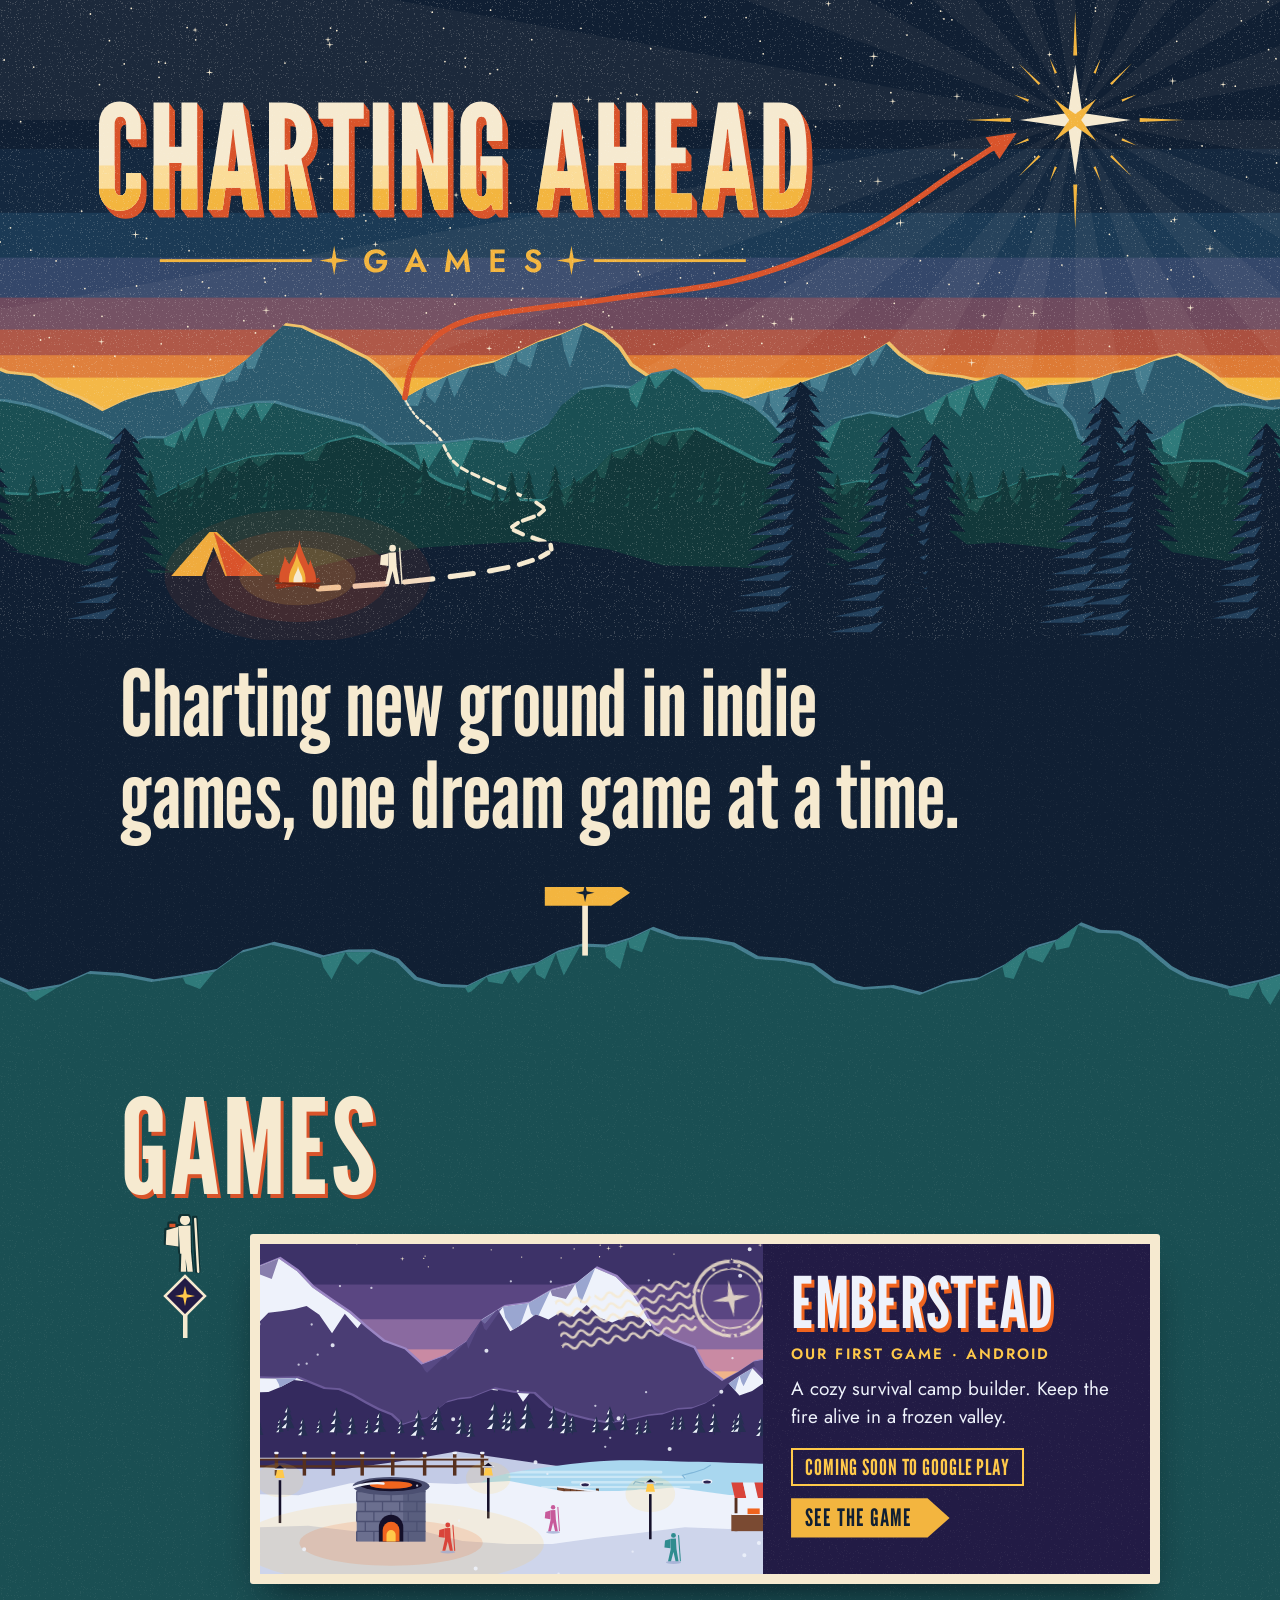
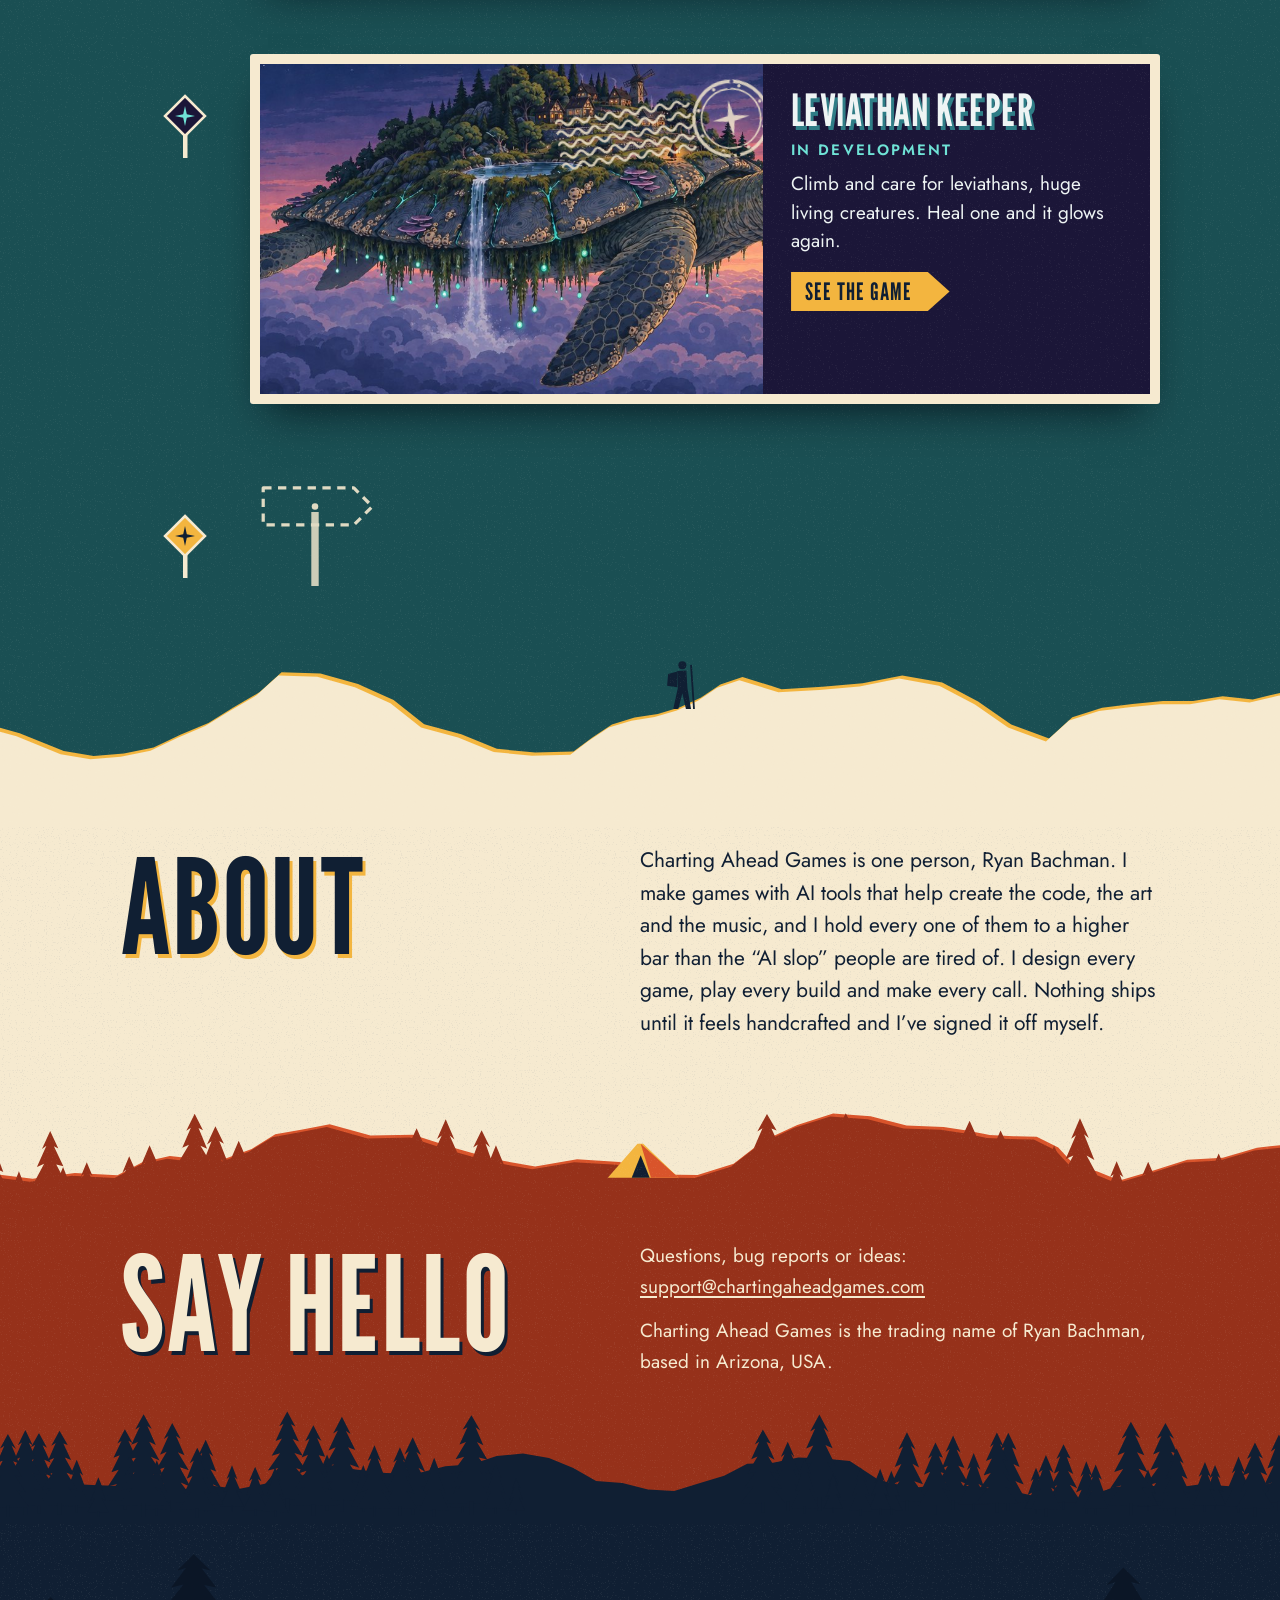
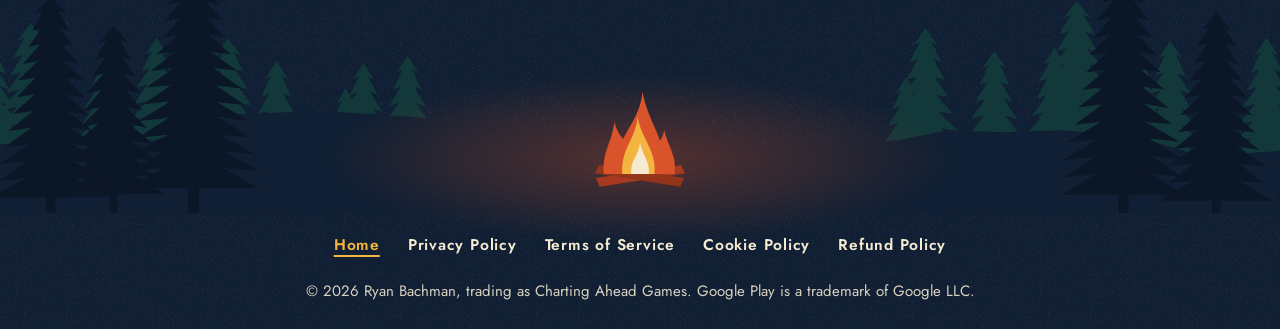
==== commit d6dfdac9: "Leviathan Keeper joins the trail A second game on the home page's trail with its own page: a painted" ====
--- a/index.html
+++ b/index.html
@@ -47,6 +47,19 @@
           </div>
         </article>
       </li>
+      <li class="stop game-leviathan-keeper" style="--len: 16">
+        <span class="marker" aria-hidden="true"></span>
+        <article class="game-card">
+          <div class="card-art" style="view-transition-name: art-leviathan-keeper"><img src="assets/games/leviathan-keeper/card.jpg" width="1280" height="536" alt="" decoding="async"><span class="postmark" aria-hidden="true"></span></div>
+          <div class="card-text">
+            <h3 style="view-transition-name: name-leviathan-keeper"><a href="leviathan-keeper/">Leviathan Keeper</a></h3>
+            <p class="tag">In development</p>
+            <p class="line">Climb and care for leviathans, huge living creatures. Heal one and it glows again.</p>
+            
+            <span class="go" aria-hidden="true">See the game</span>
+          </div>
+        </article>
+      </li>
       <li class="stop stop-next" aria-hidden="true"><span class="marker"></span><span class="next-sign"></span></li>
       </ol>
     </section>
--- a/style.css
+++ b/style.css
@@ -55,8 +55,8 @@
 .fire-btn.flare { animation: flare .5s cubic-bezier(.2, .9, .3, 1.3); transform-origin: 50% 85%; }
 @keyframes flare { 30% { transform: scale(1.22); } }
 .fire-btn.glow { filter: drop-shadow(0 0 16px rgba(255, 201, 74, .95)); }
-.spark { position: absolute; left: 50%; top: 42%; width: 17px; height: 17px; pointer-events: none; background: var(--sun); clip-path: polygon(50% 0, 62% 38%, 100% 50%, 62% 62%, 50% 100%, 38% 62%, 0 50%, 38% 38%); }
-.spark.s1 { background: var(--cream); } .spark.s2 { background: var(--ember); }
+.spark { position: absolute; left: 50%; top: 42%; width: 17px; height: 17px; pointer-events: none; background: var(--spark-1, var(--sun)); clip-path: polygon(50% 0, 62% 38%, 100% 50%, 62% 62%, 50% 100%, 38% 62%, 0 50%, 38% 38%); }
+.spark.s1 { background: var(--spark-2, var(--cream)); } .spark.s2 { background: var(--spark-3, var(--ember)); }
 .home .poster .fire { left: var(--fx-p); top: var(--fy-p); width: var(--fw-p); }
 
 main { position: relative; background: url(assets/grain-light.png) 0 0/512px 512px, var(--night); }
@@ -86,7 +86,9 @@
 .trail-svg { position: absolute; left: 0; top: 0; width: 100%; pointer-events: none; overflow: visible; z-index: 1; }
 .trail-ink { fill: none; stroke: var(--cream); stroke-width: 5; stroke-linecap: round; stroke-dasharray: 9 13; }
 .trail-mask { fill: none; stroke: #fff; stroke-width: 60; stroke-dasharray: 1 1; stroke-dashoffset: 1; }
-.hiker { position: absolute; left: 0; top: 0; z-index: 3; width: 32px; height: 48px; background: url(assets/hiker.svg) 0 0/64px 48px no-repeat; offset-anchor: 50% 94%; offset-rotate: 0deg; pointer-events: none; }
+.hiker { position: absolute; left: 0; top: 0; z-index: 3; width: 32px; height: 48px; background: url(assets/hiker.svg) 0 0/64px 48px no-repeat; offset-anchor: 50% 94%; offset-rotate: 0deg; pointer-events: none;
+  /* a thin dark edge, so the trail reads as passing behind him rather than joining onto him */
+  filter: drop-shadow(1.5px 0 0 #0f3134) drop-shadow(-1.5px 0 0 #0f3134) drop-shadow(0 -1.5px 0 #0f3134); }
 .hiker[data-step="1"] { background-position: -32px 0; }
 .hiker[data-face="left"] { transform: scaleX(-1); }
 .stop { position: relative; margin: 0 0 54px; container-type: inline-size; }
@@ -106,7 +108,7 @@
 .card-text .tag { color: var(--g-accent); margin: 10px 0 10px; }
 .card-text .line { margin: 0 0 16px; font-size: 19px; line-height: 1.5; }
 .card-text .status { display: inline-block; margin: 0 14px 12px 0; padding: 5px 12px 4px; border: 2px solid var(--g-accent); color: var(--g-accent); font: 400 22px/1.15 'League Gothic', 'Arial Narrow', Impact, sans-serif; letter-spacing: .04em; text-transform: uppercase; }
-.go { display: inline-block; padding: 7px 38px 6px 14px; background: var(--sun); color: var(--night); font: 400 24px/1.1 'League Gothic', 'Arial Narrow', Impact, sans-serif; letter-spacing: .04em; text-transform: uppercase; clip-path: polygon(0 0, calc(100% - 22px) 0, 100% 50%, calc(100% - 22px) 100%, 0 100%); transition: transform .24s var(--out); }
+.go { display: inline-block; padding: 7px 38px 6px 14px; background: var(--sun); color: var(--night); font: 400 24px/1.1 'League Gothic', 'Arial Narrow', Impact, sans-serif; letter-spacing: .04em; text-transform: uppercase; clip-path: polygon(0 0, calc(100% - 22px) 0, 100% 50%, calc(100% - 22px) 100%, 0 100%); transition: transform .24s var(--out); pointer-events: none; /* a tap on it goes to the card's link underneath */ }
 .game-card:active { transform: scale(.975); box-shadow: 0 10px 20px -12px rgba(3, 9, 18, .8); transition-duration: .1s; }
 @media (hover: hover) and (pointer: fine) {
   .game-card:hover { transform: translateY(-5px) rotate(-.35deg); box-shadow: 0 30px 50px -18px rgba(3, 9, 18, .8); }
@@ -236,3 +238,22 @@
 .page-emberstead .sky-night { background-image: url(assets/games/emberstead/night-phone.svg); }
 .page-emberstead .poster { --ar-phone: 824 / 1040; --ar-wide: 1600 / 800; --fx-p: 23.03%; --fy-p: 57.58%; --fw-p: 36.47%; --fx-w: 27.32%; --fy-w: 52.88%; --fw-w: 19.37%; }
 @media (min-width: 900px) { .page-emberstead .sky-dusk { background-image: url(assets/games/emberstead/sky-wide.svg); } .page-emberstead .sky-night { background-image: url(assets/games/emberstead/night-wide.svg); } }
+
+/* Leviathan Keeper */
+.game-leviathan-keeper { --g-band: #1b1638; --g-ink: #eef4f4; --g-accent: #6fe3d6; --g-shade: #2f7d86; --g-light: #d7e2ea; --g-light-ink: #1b1638; --g-edge: url(assets/games/leviathan-keeper/edge-band.svg); --g-edge-light: url(assets/games/leviathan-keeper/edge-light.svg); }
+.game-leviathan-keeper .marker { background-image: url(assets/games/leviathan-keeper/marker.svg); }
+.page-leviathan-keeper { --spark-1: #66e6d8; --spark-2: #d8fffa; --spark-3: #35b9ae; }
+.page-leviathan-keeper .sky-dusk { background-image: url(assets/games/leviathan-keeper/sky-phone.svg); }
+.page-leviathan-keeper .sky-night { background-image: url(assets/games/leviathan-keeper/night-phone.svg); }
+.page-leviathan-keeper .poster { --ar-phone: 824 / 720; --ar-wide: 1600 / 820; --fx-p: 1.94%; --fy-p: 33.97%; --fw-p: 73.06%; --fx-w: 25.94%; --fy-w: 24.22%; --fw-w: 48.13%; }
+@media (min-width: 900px) { .page-leviathan-keeper .sky-dusk { background-image: url(assets/games/leviathan-keeper/sky-wide.svg); } .page-leviathan-keeper .sky-night { background-image: url(assets/games/leviathan-keeper/night-wide.svg); } }
+.page-leviathan-keeper .l-near img { animation: marrow-drift 6s ease-in-out infinite alternate; }
+@keyframes marrow-drift { from { transform: translate3d(0, -.6%, 0); } to { transform: translate3d(0, .6%, 0); } }
+.page-game .poster .glow-spot { position: absolute; z-index: 4; display: block; aspect-ratio: 2.4 / 1; left: var(--fx-p); top: var(--fy-p); width: var(--fw-p); }
+@media (min-width: 900px) { .page-game .poster .glow-spot { left: var(--fx-w); top: var(--fy-w); width: var(--fw-w); } }
+button.glow-spot { --spark-reach: 95; margin: 0; padding: 0; border: 0; background: none; cursor: pointer; border-radius: 50%; -webkit-tap-highlight-color: transparent; touch-action: manipulation; }
+.glow-spot::before { content: ''; position: absolute; inset: 18% 12%; border-radius: 50%; background: radial-gradient(closest-side, rgba(102, 230, 216, .42), rgba(102, 230, 216, .12) 60%, transparent); mix-blend-mode: screen; opacity: .35; animation: breathe 3.2s ease-in-out infinite alternate; pointer-events: none; }
+@keyframes breathe { to { opacity: .8; } }
+.glow-spot.flare::before { animation: heal .9s cubic-bezier(.2, .8, .3, 1); }
+@keyframes heal { 30% { opacity: 1; transform: scale(1.35); } }
+.glow-spot.glow::before { opacity: 1; }
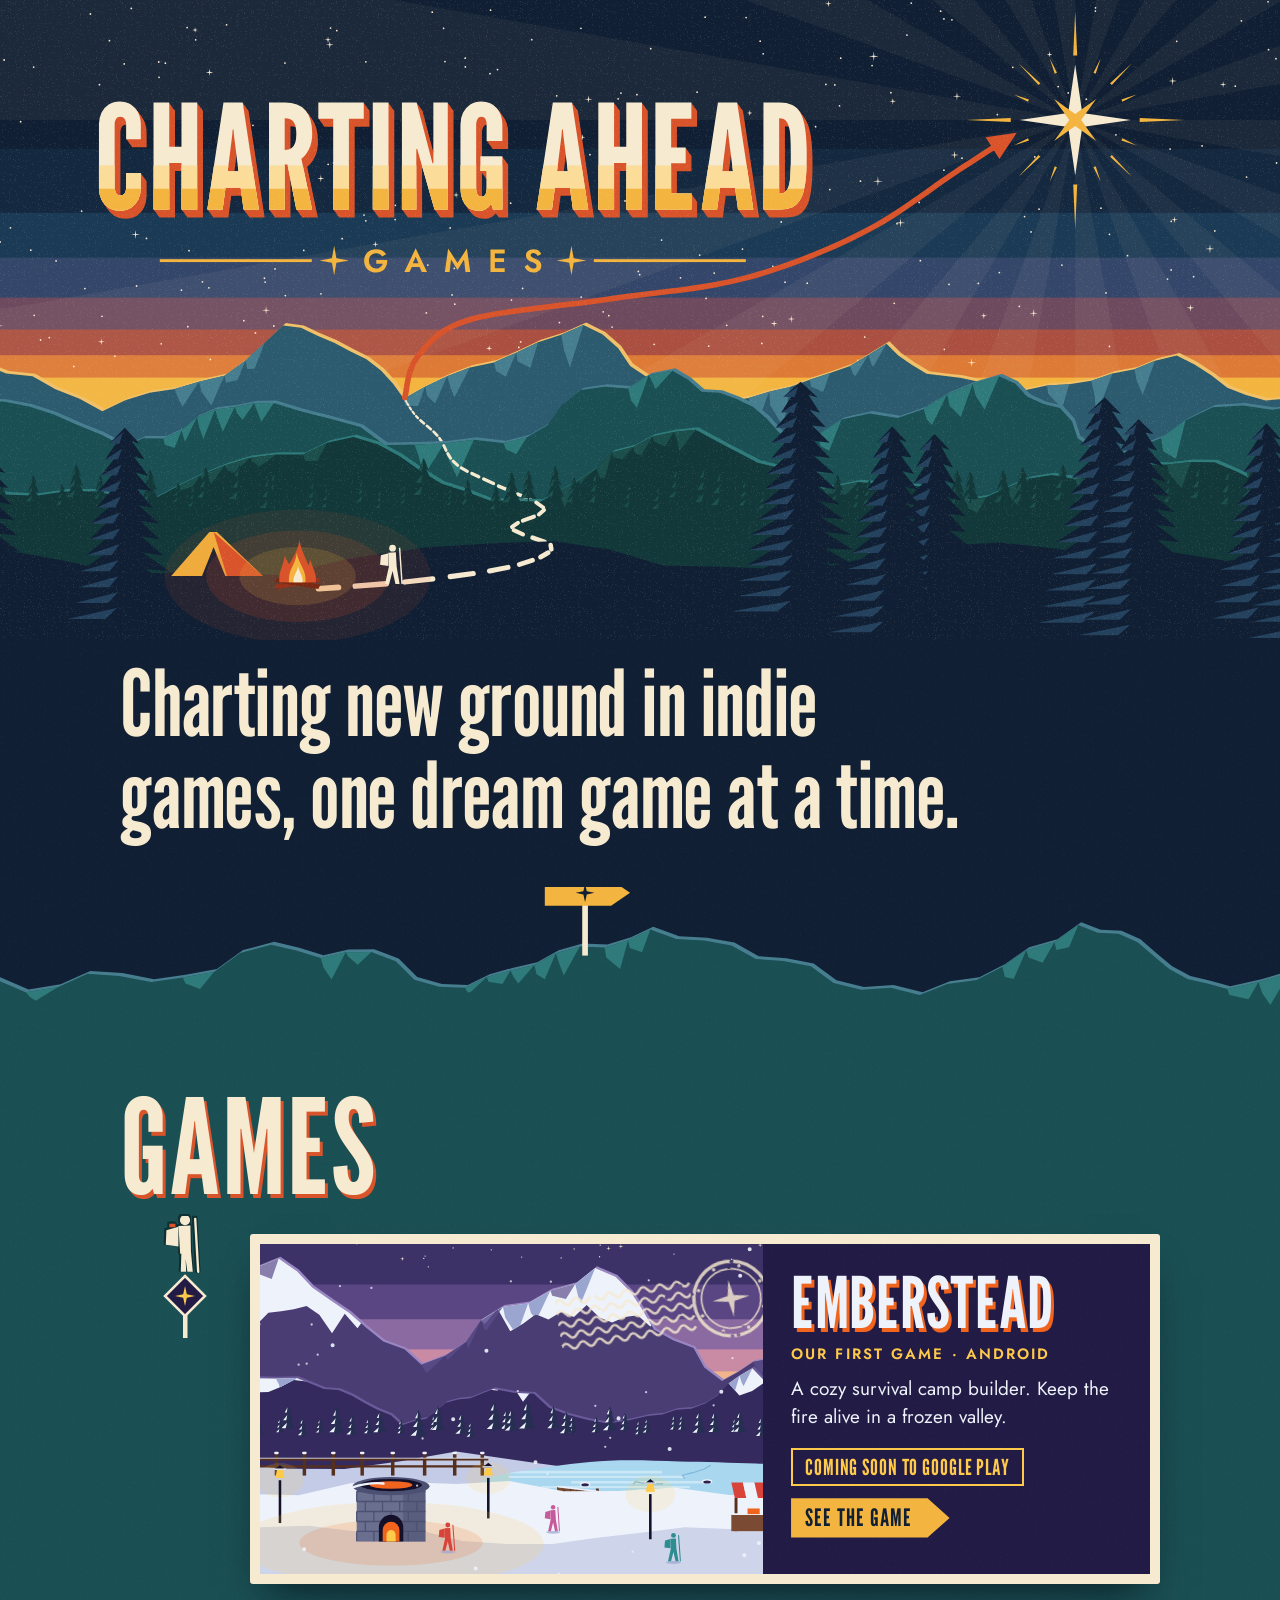
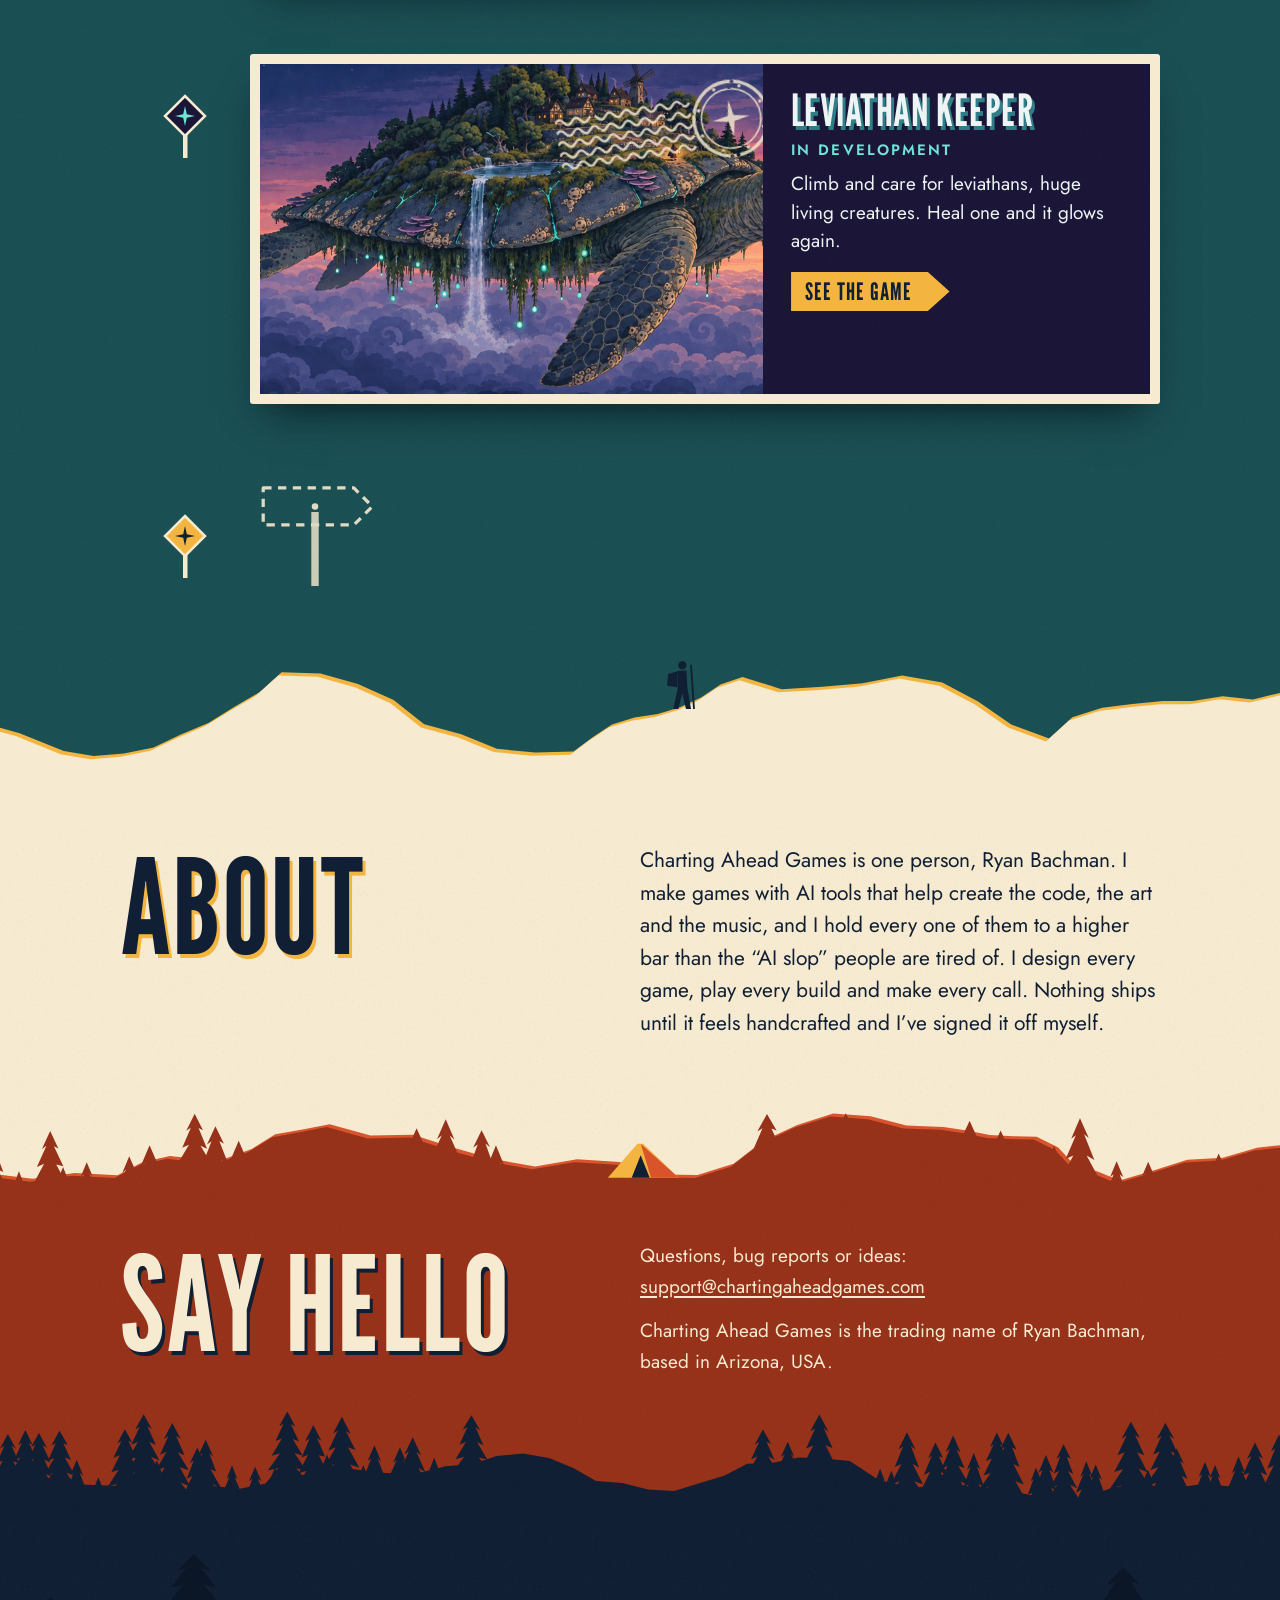
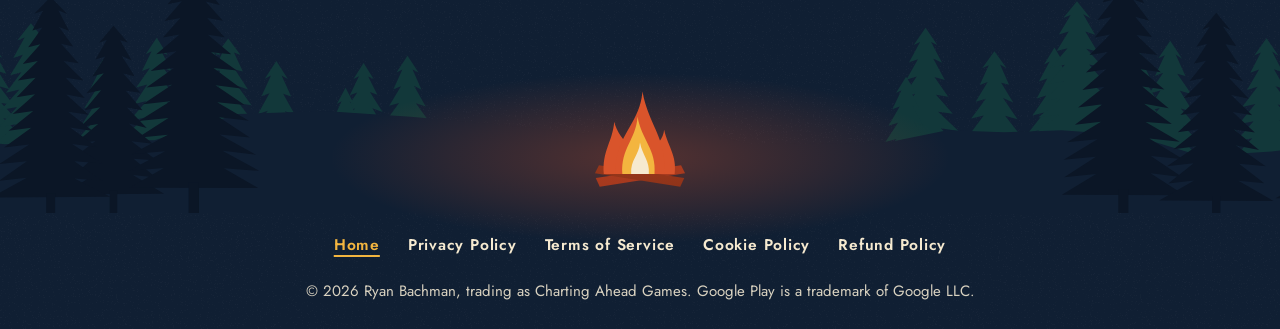
==== commit 9ddc0d46: "Every screen: posters fit the window, scenery past the edges, sharp pictures, fainter grain on monit" ====
--- a/index.html
+++ b/index.html
@@ -14,16 +14,16 @@
   <link rel="stylesheet" href="style.css">
   <script src="site.js" defer></script>
 </head>
-<body class="home" style="--h-phone: 150.49vw; --h-wide: 50vw">
+<body class="home" style="--h-phone: 150.49vw; --h-wide: 50vw; --aw: 2">
   <a class="skip" href="#main">Skip to main content</a>
   <div class="sky" aria-hidden="true"><span class="sky-dusk"></span><span class="sky-night"></span></div>
   <header class="hero">
-    <div class="poster" data-poster style="--ar-phone: 824 / 1240; --ar-wide: 1600 / 800; --fx-p: 18.95%; --fy-p: 84.72%; --fw-p: 16.46%; --fx-w: 19.01%; --fy-w: 78.57%; --fw-w: 8.48%">
-      <picture class="layer l-title" data-speed="0.3" style="--speed:0.3"><source media="(min-width: 900px)" srcset="assets/hero/title-wide.svg" width="1600" height="800"><img src="assets/hero/title-phone.svg" width="824" height="1240" alt="Charting Ahead Games: a dotted trail leaves a campfire and becomes an ember route rising across a starry night sky toward a guiding star."></picture>
-      <picture class="layer l-far" data-speed="0.2" style="--speed:0.2"><source media="(min-width: 900px)" srcset="assets/hero/far-wide.svg" width="1600" height="800"><img src="assets/hero/far-phone.svg" width="824" height="1240" alt=""></picture>
-      <picture class="layer l-mid" data-speed="0.13" style="--speed:0.13"><source media="(min-width: 900px)" srcset="assets/hero/mid-wide.svg" width="1600" height="800"><img src="assets/hero/mid-phone.svg" width="824" height="1240" alt=""></picture>
-      <picture class="layer l-near" data-speed="0.07" style="--speed:0.07"><source media="(min-width: 900px)" srcset="assets/hero/near-wide.svg" width="1600" height="800"><img src="assets/hero/near-phone.svg" width="824" height="1240" alt=""></picture>
-      <picture class="layer l-fore" data-speed="0" style="--speed:0"><source media="(min-width: 900px)" srcset="assets/hero/fore-wide.svg" width="1600" height="800"><img src="assets/hero/fore-phone.svg" width="824" height="1240" alt=""></picture>
+    <div class="poster" data-poster style="--ar-phone: 824 / 1240; --fx-p: 18.95%; --fy-p: 84.72%; --fw-p: 16.46%; --fx-w: 0.1901; --fy-w: 0.7857; --fw-w: 0.0848">
+      <picture class="layer l-title" data-speed="0.3" style="--speed:0.3"><source media="(min-width: 900px), (min-aspect-ratio: 1/1)" srcset="assets/hero/title-wide.svg" width="1600" height="800"><img src="assets/hero/title-phone.svg" width="824" height="1240" alt="Charting Ahead Games: a dotted trail leaves a campfire and becomes an ember route rising across a starry night sky toward a guiding star."></picture>
+      <picture class="layer l-far" data-speed="0.2" style="--speed:0.2"><source media="(min-width: 900px), (min-aspect-ratio: 1/1)" srcset="assets/hero/far-wide.svg" width="1600" height="800"><img src="assets/hero/far-phone.svg" width="824" height="1240" alt=""></picture>
+      <picture class="layer l-mid" data-speed="0.13" style="--speed:0.13"><source media="(min-width: 900px), (min-aspect-ratio: 1/1)" srcset="assets/hero/mid-wide.svg" width="1600" height="800"><img src="assets/hero/mid-phone.svg" width="824" height="1240" alt=""></picture>
+      <picture class="layer l-near" data-speed="0.07" style="--speed:0.07"><source media="(min-width: 900px), (min-aspect-ratio: 1/1)" srcset="assets/hero/near-wide.svg" width="1600" height="800"><img src="assets/hero/near-phone.svg" width="824" height="1240" alt=""></picture>
+      <picture class="layer l-fore" data-speed="0" style="--speed:0"><source media="(min-width: 900px), (min-aspect-ratio: 1/1)" srcset="assets/hero/fore-wide.svg" width="1600" height="800"><img src="assets/hero/fore-phone.svg" width="824" height="1240" alt=""></picture>
       <span class="fire" data-fire="Stoke the campfire"></span>
     </div>
   </header>
@@ -50,7 +50,7 @@
       <li class="stop game-leviathan-keeper" style="--len: 16">
         <span class="marker" aria-hidden="true"></span>
         <article class="game-card">
-          <div class="card-art" style="view-transition-name: art-leviathan-keeper"><img src="assets/games/leviathan-keeper/card.jpg" width="1280" height="536" alt="" decoding="async"><span class="postmark" aria-hidden="true"></span></div>
+          <div class="card-art" style="view-transition-name: art-leviathan-keeper"><img src="assets/games/leviathan-keeper/card.jpg" srcset="assets/games/leviathan-keeper/card.jpg 1280w, assets/games/leviathan-keeper/card-2x.jpg 2560w" sizes="(min-width: 2200px) 760px, (min-width: 900px) 640px, 94vw" width="1280" height="536" alt="" decoding="async"><span class="postmark" aria-hidden="true"></span></div>
           <div class="card-text">
             <h3 style="view-transition-name: name-leviathan-keeper"><a href="leviathan-keeper/">Leviathan Keeper</a></h3>
             <p class="tag">In development</p>
--- a/style.css
+++ b/style.css
@@ -7,10 +7,17 @@
   --night: #101f33; --teal: #1a4f53; --pine: #12383a; --ember: #d9542b; --sun: #f3b53f; --cream: #f6ead0; --rust: #96311a; --dusk: #1b3a52;
   --col: 1040px; --pad: max(20px, calc(50% - var(--col) / 2)); --edge-h: 130px; --tree-h: 110px; --band-h: 96px; --gut: 46px;
   --out: cubic-bezier(.23, 1, .32, 1);
-}
+  --cap: 100vh; /* the tallest a poster gets: the window's height */
+  --grain-s: url(assets/grain-strong.png); --grain-l: url(assets/grain-light.png); --grain-d: url(assets/grain-dark.png);
+}
+@supports (height: 100svh) { :root { --cap: 100svh; } }
+/* The paper grain is tuned for phones, where each speck is smaller than a pixel you can see. On a regular monitor every speck is one sharp
+   pixel, so the same grain reads as noise (Ryan, 2026-11-07); those screens get a fainter print of it. */
+@media (max-resolution: 1.99dppx), (-webkit-max-device-pixel-ratio: 1.99) { :root { --grain-s: url(assets/grain-strong-mid.png); --grain-l: url(assets/grain-light-mid.png); --grain-d: url(assets/grain-dark-mid.png); } }
+@media (max-resolution: 1.49dppx), (-webkit-max-device-pixel-ratio: 1.49) { :root { --grain-s: url(assets/grain-strong-lo.png); --grain-l: url(assets/grain-light-lo.png); --grain-d: url(assets/grain-dark-lo.png); } }
 * { box-sizing: border-box; }
 html { background: var(--night); -webkit-text-size-adjust: 100%; }
-body { margin: 0; min-height: 100vh; background: transparent; color: var(--cream); font: 400 18.5px/1.6 'Jost', 'Trebuchet MS', system-ui, sans-serif; overflow-x: clip; --hero-h: var(--h-phone, 150vw); }
+body { margin: 0; min-height: 100vh; background: transparent; color: var(--cream); font: 400 18.5px/1.6 'Jost', 'Trebuchet MS', system-ui, sans-serif; overflow-x: hidden; overflow-x: clip; --hero-h: var(--h-phone, 150vw); }
 a { color: inherit; overflow-wrap: anywhere; text-decoration-thickness: 2px; text-underline-offset: .16em; transition: color .16s ease-out, text-decoration-color .16s ease-out; }
 ::selection { background: var(--sun); color: var(--night); }
 img { max-width: 100%; }
@@ -22,17 +29,17 @@
 .skip { position: absolute; left: 16px; top: -80px; z-index: 30; padding: 10px 16px; background: var(--sun); color: var(--night); font-weight: 600; }
 .skip:focus, .skip:hover { top: 12px; color: var(--night); }
 .skip:focus-visible { outline-color: var(--cream); }
-.sr-only { position: absolute; width: 1px; height: 1px; margin: -1px; padding: 0; overflow: hidden; clip-path: inset(50%); white-space: nowrap; border: 0; }
+.sr-only { position: absolute; width: 1px; height: 1px; margin: -1px; padding: 0; overflow: hidden; -webkit-clip-path: inset(50%); clip-path: inset(50%); white-space: nowrap; border: 0; }
 
 /* The sky stays put behind the poster: sunset at the top of the page, night as you scroll. */
-.sky { position: fixed; inset: 0; z-index: -1; pointer-events: none; background: var(--night); }
-.sky span { position: absolute; inset: 0; background: center top/100% auto no-repeat; }
+.sky { position: fixed; top: 0; right: 0; bottom: 0; left: 0; z-index: -1; pointer-events: none; background: var(--night); }
+.sky span { position: absolute; top: 0; right: 0; bottom: 0; left: 0; background: center top/100% auto no-repeat; }
 .sky-night { opacity: 0; }
 
 /* The poster, in layers. Farther layers lag behind as you scroll, so the ridges slide past each other. */
 .poster { position: relative; overflow: hidden; aspect-ratio: var(--ar-phone); }
-.poster .layer, .poster .layer img { position: absolute; inset: 0; width: 100%; height: 100%; display: block; }
-.poster::after { content: ''; position: absolute; inset: 0; z-index: 3; background: url(assets/grain-strong.png) 0 0/512px 512px; pointer-events: none; }
+.poster .layer, .poster .layer img { position: absolute; top: 0; right: 0; bottom: 0; left: 0; width: 100%; height: 100%; display: block; }
+.poster::after { content: ''; position: absolute; top: 0; right: 0; bottom: 0; left: 0; z-index: 3; background: var(--grain-s) 0 0/512px 512px; pointer-events: none; }
 @media (prefers-reduced-motion: no-preference) {
   .poster .layer { will-change: transform; }
   @supports (animation-timeline: scroll()) {
@@ -45,7 +52,7 @@
 
 /* Fires: two cut-paper frames that flicker, and after the script runs, a button that throws sparks */
 .fire { position: absolute; z-index: 4; display: block; aspect-ratio: 6 / 5; }
-.fire::before, .fire::after { content: ''; position: absolute; inset: 0; background: url(assets/flame-a.svg) center/contain no-repeat; pointer-events: none; }
+.fire::before, .fire::after { content: ''; position: absolute; top: 0; right: 0; bottom: 0; left: 0; background: url(assets/flame-a.svg) center/contain no-repeat; pointer-events: none; }
 .fire::after { background-image: url(assets/flame-b.svg); opacity: 0; animation: flame-b .9s steps(1) infinite; }
 .fire::before { animation: flame-a .9s steps(1) infinite; }
 @keyframes flame-a { 0% { opacity: 1; } 50% { opacity: 0; } 100% { opacity: 0; } }
@@ -55,24 +62,24 @@
 .fire-btn.flare { animation: flare .5s cubic-bezier(.2, .9, .3, 1.3); transform-origin: 50% 85%; }
 @keyframes flare { 30% { transform: scale(1.22); } }
 .fire-btn.glow { filter: drop-shadow(0 0 16px rgba(255, 201, 74, .95)); }
-.spark { position: absolute; left: 50%; top: 42%; width: 17px; height: 17px; pointer-events: none; background: var(--spark-1, var(--sun)); clip-path: polygon(50% 0, 62% 38%, 100% 50%, 62% 62%, 50% 100%, 38% 62%, 0 50%, 38% 38%); }
+.spark { position: absolute; left: 50%; top: 42%; width: 17px; height: 17px; pointer-events: none; background: var(--spark-1, var(--sun)); -webkit-clip-path: polygon(50% 0, 62% 38%, 100% 50%, 62% 62%, 50% 100%, 38% 62%, 0 50%, 38% 38%); clip-path: polygon(50% 0, 62% 38%, 100% 50%, 62% 62%, 50% 100%, 38% 62%, 0 50%, 38% 38%); }
 .spark.s1 { background: var(--spark-2, var(--cream)); } .spark.s2 { background: var(--spark-3, var(--ember)); }
 .home .poster .fire { left: var(--fx-p); top: var(--fy-p); width: var(--fw-p); }
 
-main { position: relative; background: url(assets/grain-light.png) 0 0/512px 512px, var(--night); }
+main { position: relative; background: var(--grain-l) 0 0/512px 512px, var(--night); }
 main.game { background: none; }
-.lead { margin: 0; padding: 26px var(--pad) calc(var(--edge-h) + 34px); font: 400 clamp(46px, 7.6vw, 92px)/1.0 'League Gothic', 'Arial Narrow', Impact, sans-serif; letter-spacing: .005em; color: var(--cream); text-wrap: balance; }
+.lead { margin: 0; padding: 26px var(--pad) calc(var(--edge-h) + 34px); font: 400 46px/1.0 'League Gothic', 'Arial Narrow', Impact, sans-serif; font: 400 clamp(46px, 7.6vw, 92px)/1.0 'League Gothic', 'Arial Narrow', Impact, sans-serif; letter-spacing: .005em; color: var(--cream); text-wrap: balance; }
 
 /* Bands of land, each with a ridge for a top edge */
 .band, section.card { position: relative; display: flow-root; padding: 18px var(--pad) calc(var(--edge-h) - 12px); }
 .band::before, .band::after, section.card::before, section.card::after { content: ''; position: absolute; left: 0; right: 0; bottom: calc(100% - 1px); height: var(--edge-h); background: center bottom/cover no-repeat; pointer-events: none; }
-.band::after, section.card::after { background: url(assets/grain-light.png) 0 0/512px 512px; -webkit-mask: var(--edge) center bottom/cover no-repeat; mask: var(--edge) center bottom/cover no-repeat; }
+.band::after, section.card::after { background: var(--grain-l) 0 0/512px 512px; -webkit-mask: var(--edge) center bottom/cover no-repeat; mask: var(--edge) center bottom/cover no-repeat; }
 .band::before, section.card::before { background-image: var(--edge); }
-.games { --edge: url(assets/edge-teal.svg); background: url(assets/grain-light.png) 0 0/512px 512px, var(--teal); color: var(--cream); }
-.about { --edge: url(assets/edge-cream.svg); background: url(assets/grain-dark.png) 0 0/512px 512px, var(--cream); color: var(--night); }
-.about::after { background-image: url(assets/grain-dark.png); }
-.hello { --edge: url(assets/edge-rust.svg); background: url(assets/grain-light.png) 0 0/512px 512px, var(--rust); color: var(--cream); padding-bottom: calc(var(--tree-h) - 10px) !important; }
-.games h2, .card h2, .game-body h1, .shots h2 { margin: 0 0 2px; font: 400 clamp(76px, 15vw, 132px)/.94 'League Gothic', 'Arial Narrow', Impact, sans-serif; text-transform: uppercase; letter-spacing: .01em; text-shadow: 3px 4px 0 var(--shade, var(--ember)); }
+.games { --edge: url(assets/edge-teal.svg); background: var(--grain-l) 0 0/512px 512px, var(--teal); color: var(--cream); }
+.about { --edge: url(assets/edge-cream.svg); background: var(--grain-d) 0 0/512px 512px, var(--cream); color: var(--night); }
+.about::after { background-image: var(--grain-d); }
+.hello { --edge: url(assets/edge-rust.svg); background: var(--grain-l) 0 0/512px 512px, var(--rust); color: var(--cream); padding-bottom: calc(var(--tree-h) - 10px) !important; }
+.games h2, .card h2, .game-body h1, .shots h2 { margin: 0 0 2px; font: 400 76px/.94 'League Gothic', 'Arial Narrow', Impact, sans-serif; font: 400 clamp(76px, 15vw, 132px)/.94 'League Gothic', 'Arial Narrow', Impact, sans-serif; text-transform: uppercase; letter-spacing: .01em; text-shadow: 3px 4px 0 var(--shade, var(--ember)); }
 .about h2 { --shade: var(--sun); color: var(--night); }
 .hello h2 { --shade: var(--night); }
 .card p { margin: 0 0 14px; }
@@ -85,7 +92,7 @@
 .games:not(.trail-live) .stops::before { content: ''; position: absolute; left: calc(var(--gut) / 2 - 3px); top: -24px; bottom: 0; width: 6px; border-radius: 3px; background: repeating-linear-gradient(to bottom, var(--cream) 0 10px, transparent 10px 24px); }
 .trail-svg { position: absolute; left: 0; top: 0; width: 100%; pointer-events: none; overflow: visible; z-index: 1; }
 .trail-ink { fill: none; stroke: var(--cream); stroke-width: 5; stroke-linecap: round; stroke-dasharray: 9 13; }
-.trail-mask { fill: none; stroke: #fff; stroke-width: 60; stroke-dasharray: 1 1; stroke-dashoffset: 1; }
+.trail-mask { fill: none; stroke: #fff; stroke-width: 60; stroke-dasharray: 0 100000; }
 .hiker { position: absolute; left: 0; top: 0; z-index: 3; width: 32px; height: 48px; background: url(assets/hiker.svg) 0 0/64px 48px no-repeat; offset-anchor: 50% 94%; offset-rotate: 0deg; pointer-events: none;
   /* a thin dark edge, so the trail reads as passing behind him rather than joining onto him */
   filter: drop-shadow(1.5px 0 0 #0f3134) drop-shadow(-1.5px 0 0 #0f3134) drop-shadow(0 -1.5px 0 #0f3134); }
@@ -99,16 +106,16 @@
 .game-card { position: relative; display: grid; padding: 10px; background: var(--cream); border-radius: 3px; color: var(--g-ink); box-shadow: 0 22px 40px -18px rgba(3, 9, 18, .75); transition: transform .24s var(--out), box-shadow .24s var(--out); }
 .card-art { position: relative; overflow: hidden; aspect-ratio: 1360 / 570; background: var(--g-band); }
 .card-art img { display: block; width: 100%; height: 100%; object-fit: cover; }
-.card-text { padding: 18px 20px 22px; background: url(assets/grain-light.png) 0 0/512px 512px, var(--g-band); }
-.card-text h3 { margin: 0; font: 400 clamp(40px, calc((100cqi - var(--gut) - 64px) / (var(--len, 10) * .46)), 92px)/.92 'League Gothic', 'Arial Narrow', Impact, sans-serif; text-transform: uppercase; letter-spacing: .01em; text-shadow: 3px 4px 0 var(--g-shade); }
+.card-text { padding: 18px 20px 22px; background: var(--grain-l) 0 0/512px 512px, var(--g-band); }
+.card-text h3 { margin: 0; font: 400 40px/.92 'League Gothic', 'Arial Narrow', Impact, sans-serif; font: 400 clamp(40px, calc((100cqi - var(--gut) - 64px) / (var(--len, 10) * .46)), 92px)/.92 'League Gothic', 'Arial Narrow', Impact, sans-serif; text-transform: uppercase; letter-spacing: .01em; text-shadow: 3px 4px 0 var(--g-shade); }
 .card-text h3 a { color: var(--g-ink); text-decoration: none; }
-.card-text h3 a::after { content: ''; position: absolute; inset: 0; z-index: 6; border-radius: 3px; }
+.card-text h3 a::after { content: ''; position: absolute; top: 0; right: 0; bottom: 0; left: 0; z-index: 6; border-radius: 3px; }
 .card-text h3 a:focus-visible { outline: none; }
 .card-text h3 a:focus-visible::after { outline: 3px solid var(--sun); outline-offset: 4px; }
 .card-text .tag { color: var(--g-accent); margin: 10px 0 10px; }
 .card-text .line { margin: 0 0 16px; font-size: 19px; line-height: 1.5; }
 .card-text .status { display: inline-block; margin: 0 14px 12px 0; padding: 5px 12px 4px; border: 2px solid var(--g-accent); color: var(--g-accent); font: 400 22px/1.15 'League Gothic', 'Arial Narrow', Impact, sans-serif; letter-spacing: .04em; text-transform: uppercase; }
-.go { display: inline-block; padding: 7px 38px 6px 14px; background: var(--sun); color: var(--night); font: 400 24px/1.1 'League Gothic', 'Arial Narrow', Impact, sans-serif; letter-spacing: .04em; text-transform: uppercase; clip-path: polygon(0 0, calc(100% - 22px) 0, 100% 50%, calc(100% - 22px) 100%, 0 100%); transition: transform .24s var(--out); pointer-events: none; /* a tap on it goes to the card's link underneath */ }
+.go { display: inline-block; padding: 7px 38px 6px 14px; background: var(--sun); color: var(--night); font: 400 24px/1.1 'League Gothic', 'Arial Narrow', Impact, sans-serif; letter-spacing: .04em; text-transform: uppercase; -webkit-clip-path: polygon(0 0, calc(100% - 22px) 0, 100% 50%, calc(100% - 22px) 100%, 0 100%); clip-path: polygon(0 0, calc(100% - 22px) 0, 100% 50%, calc(100% - 22px) 100%, 0 100%); transition: transform .24s var(--out); pointer-events: none; /* a tap on it goes to the card's link underneath */ }
 .game-card:active { transform: scale(.975); box-shadow: 0 10px 20px -12px rgba(3, 9, 18, .8); transition-duration: .1s; }
 @media (hover: hover) and (pointer: fine) {
   .game-card:hover { transform: translateY(-5px) rotate(-.35deg); box-shadow: 0 30px 50px -18px rgba(3, 9, 18, .8); }
@@ -125,7 +132,7 @@
 .page-game .hero.game-bar a { display: inline-flex; align-items: center; gap: 12px; min-height: 48px; color: var(--cream); text-decoration: none; font: 400 28px/1 'League Gothic', 'Arial Narrow', Impact, sans-serif; letter-spacing: .03em; text-transform: uppercase; text-shadow: 0 2px 0 rgba(0, 0, 0, .35); }
 .page-game .hero.game-bar img { width: 44px; height: auto; }
 .page-game .poster .fire { left: var(--fx-p); top: var(--fy-p); width: var(--fw-p); }
-.game-body { --edge: var(--g-edge); position: relative; display: flow-root; padding: 4px var(--pad) calc(var(--edge-h) - 10px); background: url(assets/grain-light.png) 0 0/512px 512px, var(--g-band); color: var(--g-ink); }
+.game-body { --edge: var(--g-edge); position: relative; display: flow-root; padding: 4px var(--pad) calc(var(--edge-h) - 10px); background: var(--grain-l) 0 0/512px 512px, var(--g-band); color: var(--g-ink); }
 .game-body::before { content: ''; position: absolute; left: 0; right: 0; bottom: calc(100% - 1px); height: calc(var(--edge-h) * .62); background: var(--g-edge) center bottom/cover no-repeat; pointer-events: none; }
 .game-body h1 { --shade: var(--g-shade); color: var(--g-ink); }
 .game-body .tag { color: var(--g-accent); }
@@ -133,13 +140,13 @@
 .game-body ul { list-style: none; margin: 16px 0 0; padding: 0; }
 .game-body li { position: relative; margin: 9px 0; padding-left: 30px; }
 .game-body li::before { content: ''; position: absolute; left: 0; top: .34em; width: 17px; height: 17px; background: url(assets/bullet.svg) center/contain no-repeat; }
-.badge { display: inline-block; margin-top: 24px; padding: 8px 46px 7px 18px; background: var(--sun); color: var(--night); font: 400 27px/1.15 'League Gothic', 'Arial Narrow', Impact, sans-serif; letter-spacing: .03em; text-transform: uppercase; clip-path: polygon(0 0, calc(100% - 26px) 0, 100% 50%, calc(100% - 26px) 100%, 0 100%); }
+.badge { display: inline-block; margin-top: 24px; padding: 8px 46px 7px 18px; background: var(--sun); color: var(--night); font: 400 27px/1.15 'League Gothic', 'Arial Narrow', Impact, sans-serif; letter-spacing: .03em; text-transform: uppercase; -webkit-clip-path: polygon(0 0, calc(100% - 26px) 0, 100% 50%, calc(100% - 26px) 100%, 0 100%); clip-path: polygon(0 0, calc(100% - 26px) 0, 100% 50%, calc(100% - 26px) 100%, 0 100%); }
 .plate { display: block; width: 100%; height: auto; margin: 26px 0 8px; padding: 12px; background: var(--cream); transform: rotate(-1.4deg);
   -webkit-mask: radial-gradient(circle 5.2px at center, transparent 96%, #000) -9px -9px/18px 18px, linear-gradient(#000 0 0) center/calc(100% - 18px) calc(100% - 18px) no-repeat; -webkit-mask-composite: source-over;
   mask: radial-gradient(circle 5.2px at center, transparent 96%, #000) -9px -9px/18px 18px, linear-gradient(#000 0 0) center/calc(100% - 18px) calc(100% - 18px) no-repeat; mask-composite: add; }
-.shots { position: relative; display: flow-root; padding: 4px var(--pad) calc(var(--tree-h) + 28px); background: url(assets/grain-dark.png) 0 0/512px 512px, var(--g-light); color: var(--g-light-ink); }
+.shots { position: relative; display: flow-root; padding: 4px var(--pad) calc(var(--tree-h) + 28px); background: var(--grain-d) 0 0/512px 512px, var(--g-light); color: var(--g-light-ink); }
 .shots::before { content: ''; position: absolute; left: 0; right: 0; bottom: calc(100% - 1px); height: var(--edge-h); background: var(--g-edge-light) center bottom/cover no-repeat; pointer-events: none; }
-.shots h2 { --shade: var(--g-shade); color: var(--g-light-ink); font-size: clamp(60px, 11vw, 104px); }
+.shots h2 { --shade: var(--g-shade); color: var(--g-light-ink); font-size: 60px; font-size: clamp(60px, 11vw, 104px); }
 .shot-strip { display: flex; gap: 16px; margin: 18px calc(var(--pad) * -1) 0; padding: 6px var(--pad) 20px; overflow-x: auto; scroll-snap-type: x mandatory; scroll-padding-inline: var(--pad); list-style: none; scrollbar-width: thin; }
 .shot-strip li { flex: 0 0 62%; scroll-snap-align: start; }
 .shot-strip figure { margin: 0; }
@@ -149,17 +156,17 @@
 .game-body .back { padding-top: 18px; }
 .game-body .back a { background: var(--sun); color: var(--night); }
 .game-body:last-child { padding-bottom: calc(var(--tree-h) + 30px); }
-.back a { display: inline-flex; align-items: center; min-height: 48px; padding: 6px 18px 5px 34px; background: var(--g-band); color: var(--g-ink); text-decoration: none; font: 400 26px/1.1 'League Gothic', 'Arial Narrow', Impact, sans-serif; letter-spacing: .04em; text-transform: uppercase; clip-path: polygon(22px 0, 100% 0, 100% 100%, 22px 100%, 0 50%); transition: transform .24s var(--out); }
+.back a { display: inline-flex; align-items: center; min-height: 48px; padding: 6px 18px 5px 34px; background: var(--g-band); color: var(--g-ink); text-decoration: none; font: 400 26px/1.1 'League Gothic', 'Arial Narrow', Impact, sans-serif; letter-spacing: .04em; text-transform: uppercase; -webkit-clip-path: polygon(22px 0, 100% 0, 100% 100%, 22px 100%, 0 50%); clip-path: polygon(22px 0, 100% 0, 100% 100%, 22px 100%, 0 50%); transition: transform .24s var(--out); }
 .back a:active { transform: scale(.97); }
 @media (hover: hover) and (pointer: fine) { .back a:hover { transform: translateX(-4px); } }
 
 /* The policy pages: the notice board at the trailhead */
-.hero.slim { padding: 22px var(--pad) calc(var(--band-h) + 22px); background: url(assets/grain-light.png) 0 0/512px 512px, var(--night); }
+.hero.slim { padding: 22px var(--pad) calc(var(--band-h) + 22px); background: var(--grain-l) 0 0/512px 512px, var(--night); }
 .hero.slim a { display: inline-flex; align-items: center; gap: 14px; min-height: 48px; text-decoration: none; font: 400 34px/1 'League Gothic', 'Arial Narrow', Impact, sans-serif; letter-spacing: .03em; text-transform: uppercase; color: var(--cream); }
 .hero.slim img { width: 54px; height: auto; }
-.policy { background: url(assets/grain-dark.png) 0 0/512px 512px, var(--cream); color: var(--night); padding: 6px var(--pad) calc(var(--tree-h) + 40px); }
+.policy { background: var(--grain-d) 0 0/512px 512px, var(--cream); color: var(--night); padding: 6px var(--pad) calc(var(--tree-h) + 40px); }
 .policy::before { content: ''; position: absolute; left: 0; right: 0; bottom: calc(100% - 1px); height: var(--band-h); background: url(assets/band.svg) center bottom/cover no-repeat; pointer-events: none; }
-.policy h1 { margin: 0; font: 400 clamp(76px, 15vw, 132px)/.94 'League Gothic', 'Arial Narrow', Impact, sans-serif; text-transform: uppercase; letter-spacing: .01em; color: var(--night); text-shadow: 3px 4px 0 var(--sun); }
+.policy h1 { margin: 0; font: 400 76px/.94 'League Gothic', 'Arial Narrow', Impact, sans-serif; font: 400 clamp(76px, 15vw, 132px)/.94 'League Gothic', 'Arial Narrow', Impact, sans-serif; text-transform: uppercase; letter-spacing: .01em; color: var(--night); text-shadow: 3px 4px 0 var(--sun); }
 .policy .updated { margin: 10px 0 22px; font: 600 15px/1.3 'Jost', 'Trebuchet MS', sans-serif; letter-spacing: .1em; text-transform: uppercase; color: #8a2e13; }
 .policy h2 { position: relative; margin: 36px 0 8px; padding-left: 30px; font: 400 34px/1.08 'League Gothic', 'Arial Narrow', Impact, sans-serif; letter-spacing: .02em; text-transform: uppercase; color: var(--night); }
 .policy h2::before { content: ''; position: absolute; left: 0; top: .17em; width: 20px; height: 20px; background: url(assets/bullet-dark.svg) center/contain no-repeat; }
@@ -171,7 +178,7 @@
 .policy a { color: #8a2e13; }
 
 /* The last fire */
-footer { position: relative; padding: 0 var(--pad) 26px; background: url(assets/grain-light.png) 0 0/512px 512px, var(--night); color: #d9d2c0; font-size: 15px; text-align: center; }
+footer { position: relative; padding: 0 var(--pad) 26px; background: var(--grain-l) 0 0/512px 512px, var(--night); color: #d9d2c0; font-size: 15px; text-align: center; }
 footer::before { content: ''; position: absolute; left: 0; right: 0; bottom: calc(100% - 1px); height: var(--tree-h); background: url(assets/edge-night.svg) center bottom/cover no-repeat; pointer-events: none; }
 footer .camp { position: relative; display: block; height: 210px; margin: 0 calc(50% - 50vw) 8px; overflow-x: clip; overflow-y: visible; background: url(assets/foot.svg) center bottom/cover no-repeat; }
 footer .camp::before { content: ''; position: absolute; left: 50%; bottom: 14px; width: 150px; height: 125px; margin-left: -75px; background: url(assets/logs.svg) center/contain no-repeat; }
@@ -188,11 +195,21 @@
 ::view-transition-group(*) { animation-duration: .55s; animation-timing-function: cubic-bezier(.16, 1, .3, 1); }
 ::view-transition-old(root), ::view-transition-new(root) { animation-duration: .3s; }
 
+/* Wide screens. The poster is as tall as its picture at full width, but never taller than the window, so the whole scene is on screen
+   at once on any wide screen. Each picture is then drawn at the poster's height from the middle out; on wider screens the scenery past its
+   sides (see BLEED in art-poster.js) fills the rest instead of the picture stretching. The fires sit on the picture, measured from its middle. */
+@media (min-width: 900px), (min-aspect-ratio: 1/1) {
+  body { --hero-h: min(var(--h-wide, 50vw), var(--cap)); --art-w: calc(var(--hero-h) * var(--aw, 2)); }
+  .poster { aspect-ratio: auto; height: var(--hero-h); }
+  .poster .layer img { object-fit: cover; }
+  .poster .layer.raster img { object-fit: contain; }
+  .home .poster .fire, .page-game .poster .fire { left: calc(50% + (var(--fx-w) - .5) * var(--art-w)); top: calc(var(--fy-w) * 100%); width: calc(var(--fw-w) * var(--art-w)); }
+  .sky span { background-size: auto var(--hero-h); }
+}
 @media (min-width: 900px) {
-  :root { --edge-h: max(180px, 11.9vw); --tree-h: max(150px, 11.9vw); --band-h: max(130px, 9.4vw); --gut: 130px; }
-  body { font-size: 19px; --hero-h: var(--h-wide, 50vw); }
-  .poster { aspect-ratio: var(--ar-wide); }
-  .home .poster .fire, .page-game .poster .fire { left: var(--fx-w); top: var(--fy-w); width: var(--fw-w); }
+  /* the ridges and the footer grow with the window, up to a size that still looks like land rather than a wall */
+  :root { --edge-h: max(180px, min(11.9vw, 270px)); --tree-h: max(150px, min(11.9vw, 270px)); --band-h: max(130px, min(9.4vw, 220px)); --gut: 130px; }
+  body { font-size: 19px; }
   .lead { padding-top: 16px; padding-bottom: calc(var(--edge-h) + 46px); }
   .band, section.card { padding-bottom: calc(var(--edge-h) - 10px); }
   .marker { width: 44px; height: 64px; left: calc(var(--gut) * -1 + var(--gut) / 2 - 22px); top: 40px; }
@@ -201,7 +218,7 @@
   .game-card { grid-template-columns: minmax(0, 1.3fr) minmax(0, 1fr); }
   .card-art { aspect-ratio: auto; min-height: 330px; }
   .card-text { padding: 26px 28px 28px; }
-  .card-text h3 { font-size: clamp(40px, calc(((100cqi - 20px) / 2.3 - 60px) / (var(--len, 10) * .46)), 92px); }
+  .card-text h3 { font-size: 40px; font-size: clamp(40px, calc(((100cqi - 20px) / 2.3 - 60px) / (var(--len, 10) * .46)), 92px); }
   .stop { margin-bottom: 70px; }
   section.about { display: grid; grid-template-columns: 44% 1fr; column-gap: 6%; }
   .about > h2 { grid-column: 1; } .about > p { grid-column: 2; font-size: 21px; line-height: 1.55; align-self: end; }
@@ -217,42 +234,72 @@
   .policy > h1, .policy > .updated { grid-column: 1 / -1; max-width: none; }
   .policy > h2 { grid-column: 1; margin: 30px 0 0; }
   .policy > h2 + p, .policy > h2 + ul { margin-top: 34px; }
-  footer .camp { height: max(290px, 21.25vw); }
+  footer .camp { height: max(290px, min(21.25vw, 440px)); }
   footer .camp::before { width: 210px; height: 175px; margin-left: -105px; bottom: 18px; }
   footer .foot-fire { bottom: 18px; width: 210px; margin-left: -105px; }
   footer nav { display: flex; flex-wrap: wrap; justify-content: center; gap: 0 28px; max-width: none; }
 }
 @media (min-width: 1500px) { :root { --col: 1240px; } body { font-size: 20.5px; } .card h2, .policy h1, .games h2, .game-body h1 { font-size: 150px; } }
+@media (min-width: 2000px) {
+  .games { --edge: url(assets/edge-teal-wide.svg); } .about { --edge: url(assets/edge-cream-wide.svg); } .hello { --edge: url(assets/edge-rust-wide.svg); }
+  .policy::before { background-image: url(assets/band-wide.svg); } footer::before { background-image: url(assets/edge-night-wide.svg); } footer .camp { background-image: url(assets/foot-wide.svg); }
+}
+/* Very wide screens (2560 and ultrawide): a wider column and bigger type, so the page doesn't shrink to a strip down the middle */
+@media (min-width: 2200px) {
+  :root { --col: 1480px; --gut: 150px; } body { font-size: 22.5px; }
+  .card h2, .policy h1, .games h2, .game-body h1 { font-size: 172px; } .lead { font-size: 108px; }
+  .card-text .line { font-size: 21px; } .tag { font-size: 16.5px; } .about > p { font-size: 23.5px; }
+  .card-art { min-height: 400px; } .page-game .hero.game-bar a { font-size: 36px; } .page-game .hero.game-bar img { width: 52px; }
+  .hero.slim a { font-size: 40px; } .hero.slim img { width: 62px; } .policy h2 { font-size: 38px; } footer { font-size: 16.5px; } footer nav a { font-size: 17px; }
+}
+/* Older iPhones (iOS 14 and earlier) don't know aspect-ratio. Without these sizes the poster and the fires would fold away to nothing. */
+@supports not (aspect-ratio: 1 / 1) {
+  .poster { height: var(--hero-h); }
+  .home .poster .fire, .page-game .poster .fire { height: 0; padding-bottom: calc(var(--fw-p) * 5 / 6); }
+  .page-game .poster .glow-spot { height: 0; padding-bottom: calc(var(--fw-p) / 2.4); }
+  footer .foot-fire { height: 125px; }
+  .postmark { height: 0; padding-bottom: 18.95%; }
+  @media (min-width: 900px), (min-aspect-ratio: 1/1) {
+    .home .poster .fire, .page-game .poster .fire { padding-bottom: calc(var(--fw-w) * var(--art-w) * 5 / 6); }
+    .page-game .poster .glow-spot { padding-bottom: calc(var(--fw-w) * var(--art-w) / 2.4); }
+  }
+  @media (min-width: 900px) { footer .foot-fire { height: 175px; } }
+}
 @media (prefers-reduced-motion: reduce) {
   *, *::before, *::after { animation: none !important; transition: none !important; }
   .fire::after { opacity: 0; }
   ::view-transition-group(*), ::view-transition-old(*), ::view-transition-new(*) { animation: none !important; }
 }
 .home .sky-dusk { background-image: url(assets/sky-phone.svg); } .home .sky-night { background-image: url(assets/night-phone.svg); }
-@media (min-width: 900px) { .home .sky-dusk { background-image: url(assets/sky-wide.svg); } .home .sky-night { background-image: url(assets/night-wide.svg); } }
+@media (min-width: 900px), (min-aspect-ratio: 1/1) { .home .sky-dusk { background-image: url(assets/sky-wide.svg); } .home .sky-night { background-image: url(assets/night-wide.svg); } }
 
 /* Emberstead */
 .game-emberstead { --g-band: #221b45; --g-ink: #eef2fb; --g-accent: #ffc94a; --g-shade: #f0641e; --g-light: #eef2fb; --g-light-ink: #221b45; --g-edge: url(assets/games/emberstead/edge-band.svg); --g-edge-light: url(assets/games/emberstead/edge-light.svg); }
+@media (min-width: 2000px) { .game-emberstead { --g-edge: url(assets/games/emberstead/edge-band-wide.svg); --g-edge-light: url(assets/games/emberstead/edge-light-wide.svg); } }
 .game-emberstead .marker { background-image: url(assets/games/emberstead/marker.svg); }
 .page-emberstead .sky-dusk { background-image: url(assets/games/emberstead/sky-phone.svg); }
 .page-emberstead .sky-night { background-image: url(assets/games/emberstead/night-phone.svg); }
-.page-emberstead .poster { --ar-phone: 824 / 1040; --ar-wide: 1600 / 800; --fx-p: 23.03%; --fy-p: 57.58%; --fw-p: 36.47%; --fx-w: 27.32%; --fy-w: 52.88%; --fw-w: 19.37%; }
-@media (min-width: 900px) { .page-emberstead .sky-dusk { background-image: url(assets/games/emberstead/sky-wide.svg); } .page-emberstead .sky-night { background-image: url(assets/games/emberstead/night-wide.svg); } }
+.page-emberstead .poster { --ar-phone: 824 / 1040; --fx-p: 23.03%; --fy-p: 57.58%; --fw-p: 36.47%; --fx-w: 0.2732; --fy-w: 0.5288; --fw-w: 0.1937; }
+@media (min-width: 900px), (min-aspect-ratio: 1/1) { .page-emberstead .sky-dusk { background-image: url(assets/games/emberstead/sky-wide.svg); } .page-emberstead .sky-night { background-image: url(assets/games/emberstead/night-wide.svg); } }
 
 /* Leviathan Keeper */
 .game-leviathan-keeper { --g-band: #1b1638; --g-ink: #eef4f4; --g-accent: #6fe3d6; --g-shade: #2f7d86; --g-light: #d7e2ea; --g-light-ink: #1b1638; --g-edge: url(assets/games/leviathan-keeper/edge-band.svg); --g-edge-light: url(assets/games/leviathan-keeper/edge-light.svg); }
+@media (min-width: 2000px) { .game-leviathan-keeper { --g-edge: url(assets/games/leviathan-keeper/edge-band-wide.svg); --g-edge-light: url(assets/games/leviathan-keeper/edge-light-wide.svg); } }
 .game-leviathan-keeper .marker { background-image: url(assets/games/leviathan-keeper/marker.svg); }
 .page-leviathan-keeper { --spark-1: #66e6d8; --spark-2: #d8fffa; --spark-3: #35b9ae; }
 .page-leviathan-keeper .sky-dusk { background-image: url(assets/games/leviathan-keeper/sky-phone.svg); }
 .page-leviathan-keeper .sky-night { background-image: url(assets/games/leviathan-keeper/night-phone.svg); }
-.page-leviathan-keeper .poster { --ar-phone: 824 / 720; --ar-wide: 1600 / 820; --fx-p: 1.94%; --fy-p: 33.97%; --fw-p: 73.06%; --fx-w: 25.94%; --fy-w: 24.22%; --fw-w: 48.13%; }
-@media (min-width: 900px) { .page-leviathan-keeper .sky-dusk { background-image: url(assets/games/leviathan-keeper/sky-wide.svg); } .page-leviathan-keeper .sky-night { background-image: url(assets/games/leviathan-keeper/night-wide.svg); } }
+.page-leviathan-keeper .poster { --ar-phone: 824 / 720; --fx-p: 1.94%; --fy-p: 33.97%; --fw-p: 73.06%; --fx-w: 0.2594; --fy-w: 0.2422; --fw-w: 0.4813; }
+@media (min-width: 900px), (min-aspect-ratio: 1/1) { .page-leviathan-keeper .sky-dusk { background-image: url(assets/games/leviathan-keeper/sky-wide.svg); } .page-leviathan-keeper .sky-night { background-image: url(assets/games/leviathan-keeper/night-wide.svg); } }
 .page-leviathan-keeper .l-near img { animation: marrow-drift 6s ease-in-out infinite alternate; }
 @keyframes marrow-drift { from { transform: translate3d(0, -.6%, 0); } to { transform: translate3d(0, .6%, 0); } }
 .page-game .poster .glow-spot { position: absolute; z-index: 4; display: block; aspect-ratio: 2.4 / 1; left: var(--fx-p); top: var(--fy-p); width: var(--fw-p); }
-@media (min-width: 900px) { .page-game .poster .glow-spot { left: var(--fx-w); top: var(--fy-w); width: var(--fw-w); } }
+@media (min-width: 900px), (min-aspect-ratio: 1/1) { .page-game .poster .glow-spot { left: calc(50% + (var(--fx-w) - .5) * var(--art-w)); top: calc(var(--fy-w) * 100%); width: calc(var(--fw-w) * var(--art-w)); } }
+/* the paper grain is for the printed-ink layers; the painting, and the clouds and motes in front of it, sit above it, so the painting stays clear */
+.page-leviathan-keeper .poster .l-near, .page-leviathan-keeper .poster .l-near ~ .layer { z-index: 4; }
+.page-leviathan-keeper .poster .glow-spot { z-index: 5; }
 button.glow-spot { --spark-reach: 95; margin: 0; padding: 0; border: 0; background: none; cursor: pointer; border-radius: 50%; -webkit-tap-highlight-color: transparent; touch-action: manipulation; }
-.glow-spot::before { content: ''; position: absolute; inset: 18% 12%; border-radius: 50%; background: radial-gradient(closest-side, rgba(102, 230, 216, .42), rgba(102, 230, 216, .12) 60%, transparent); mix-blend-mode: screen; opacity: .35; animation: breathe 3.2s ease-in-out infinite alternate; pointer-events: none; }
+.glow-spot::before { content: ''; position: absolute; top: 18%; right: 12%; bottom: 18%; left: 12%; border-radius: 50%; background: radial-gradient(closest-side, rgba(102, 230, 216, .42), rgba(102, 230, 216, .12) 60%, transparent); mix-blend-mode: screen; opacity: .35; animation: breathe 3.2s ease-in-out infinite alternate; pointer-events: none; }
 @keyframes breathe { to { opacity: .8; } }
 .glow-spot.flare::before { animation: heal .9s cubic-bezier(.2, .8, .3, 1); }
 @keyframes heal { 30% { opacity: 1; transform: scale(1.35); } }
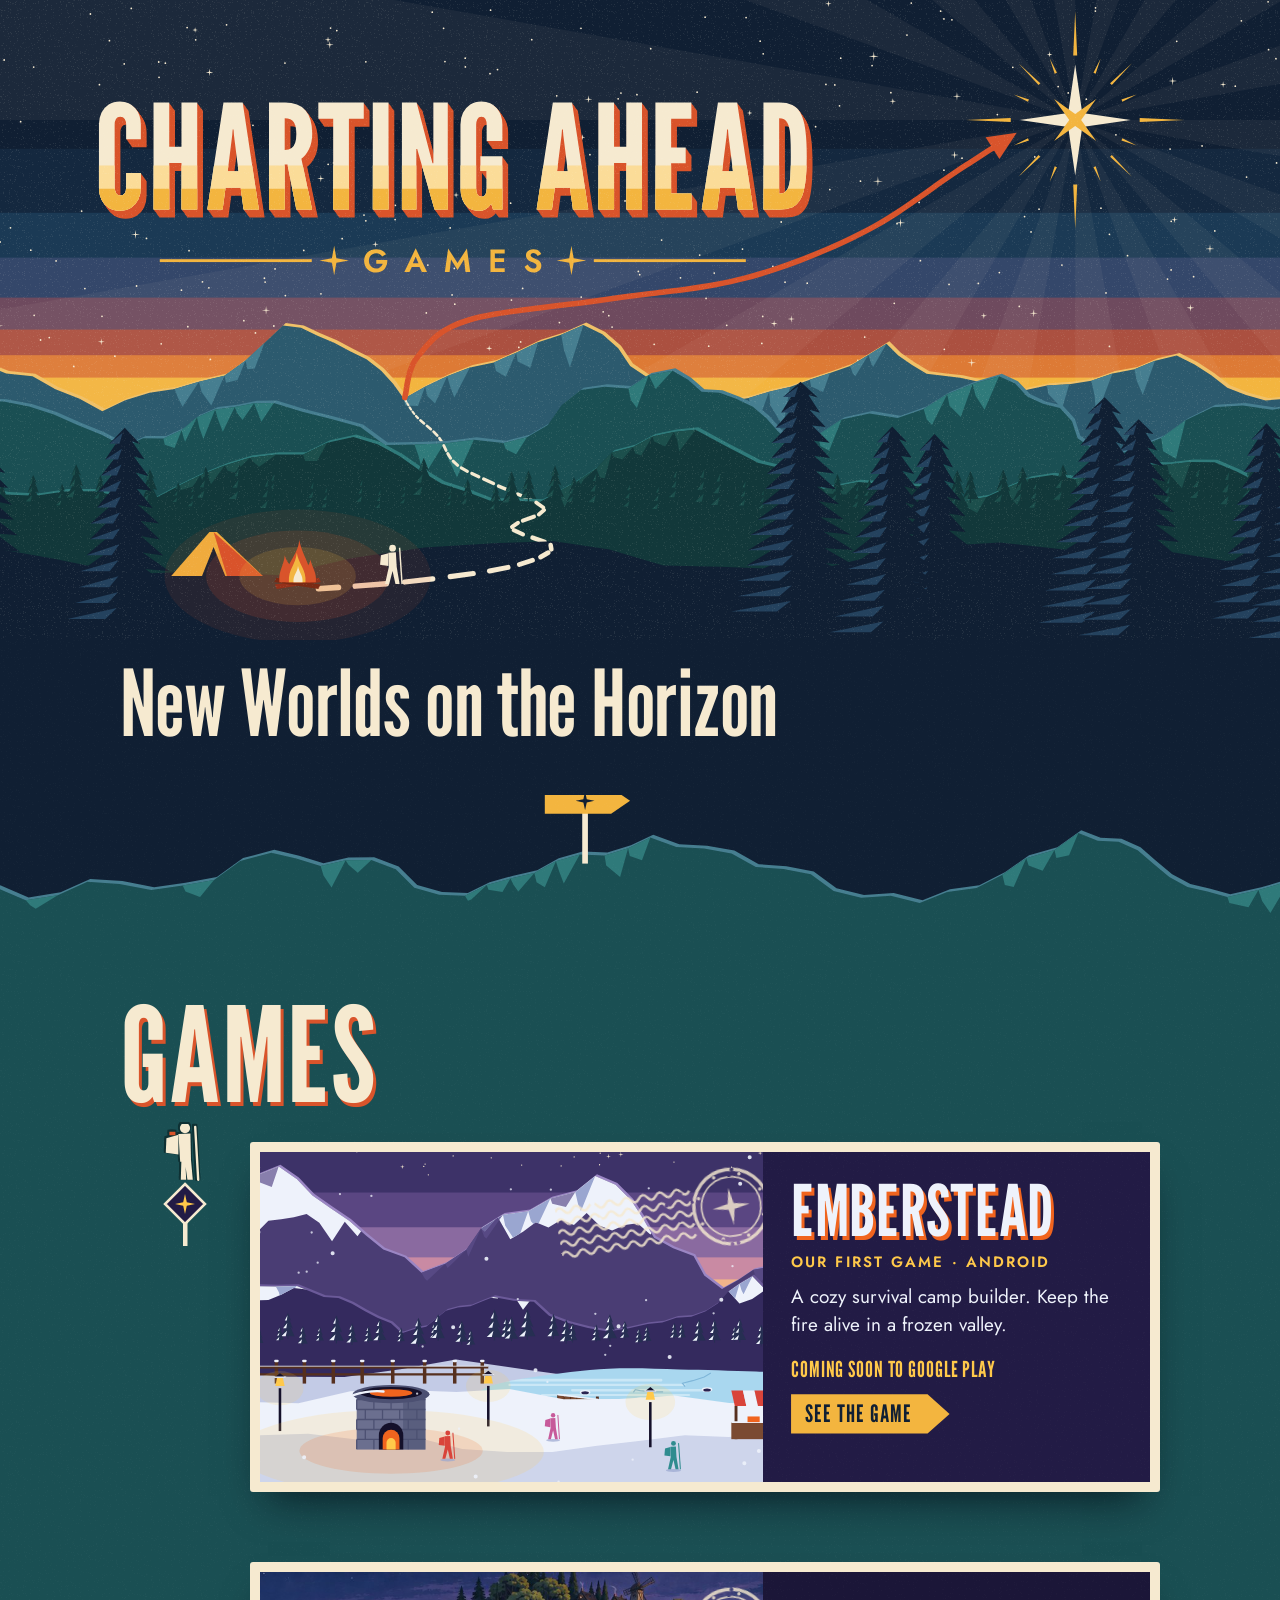
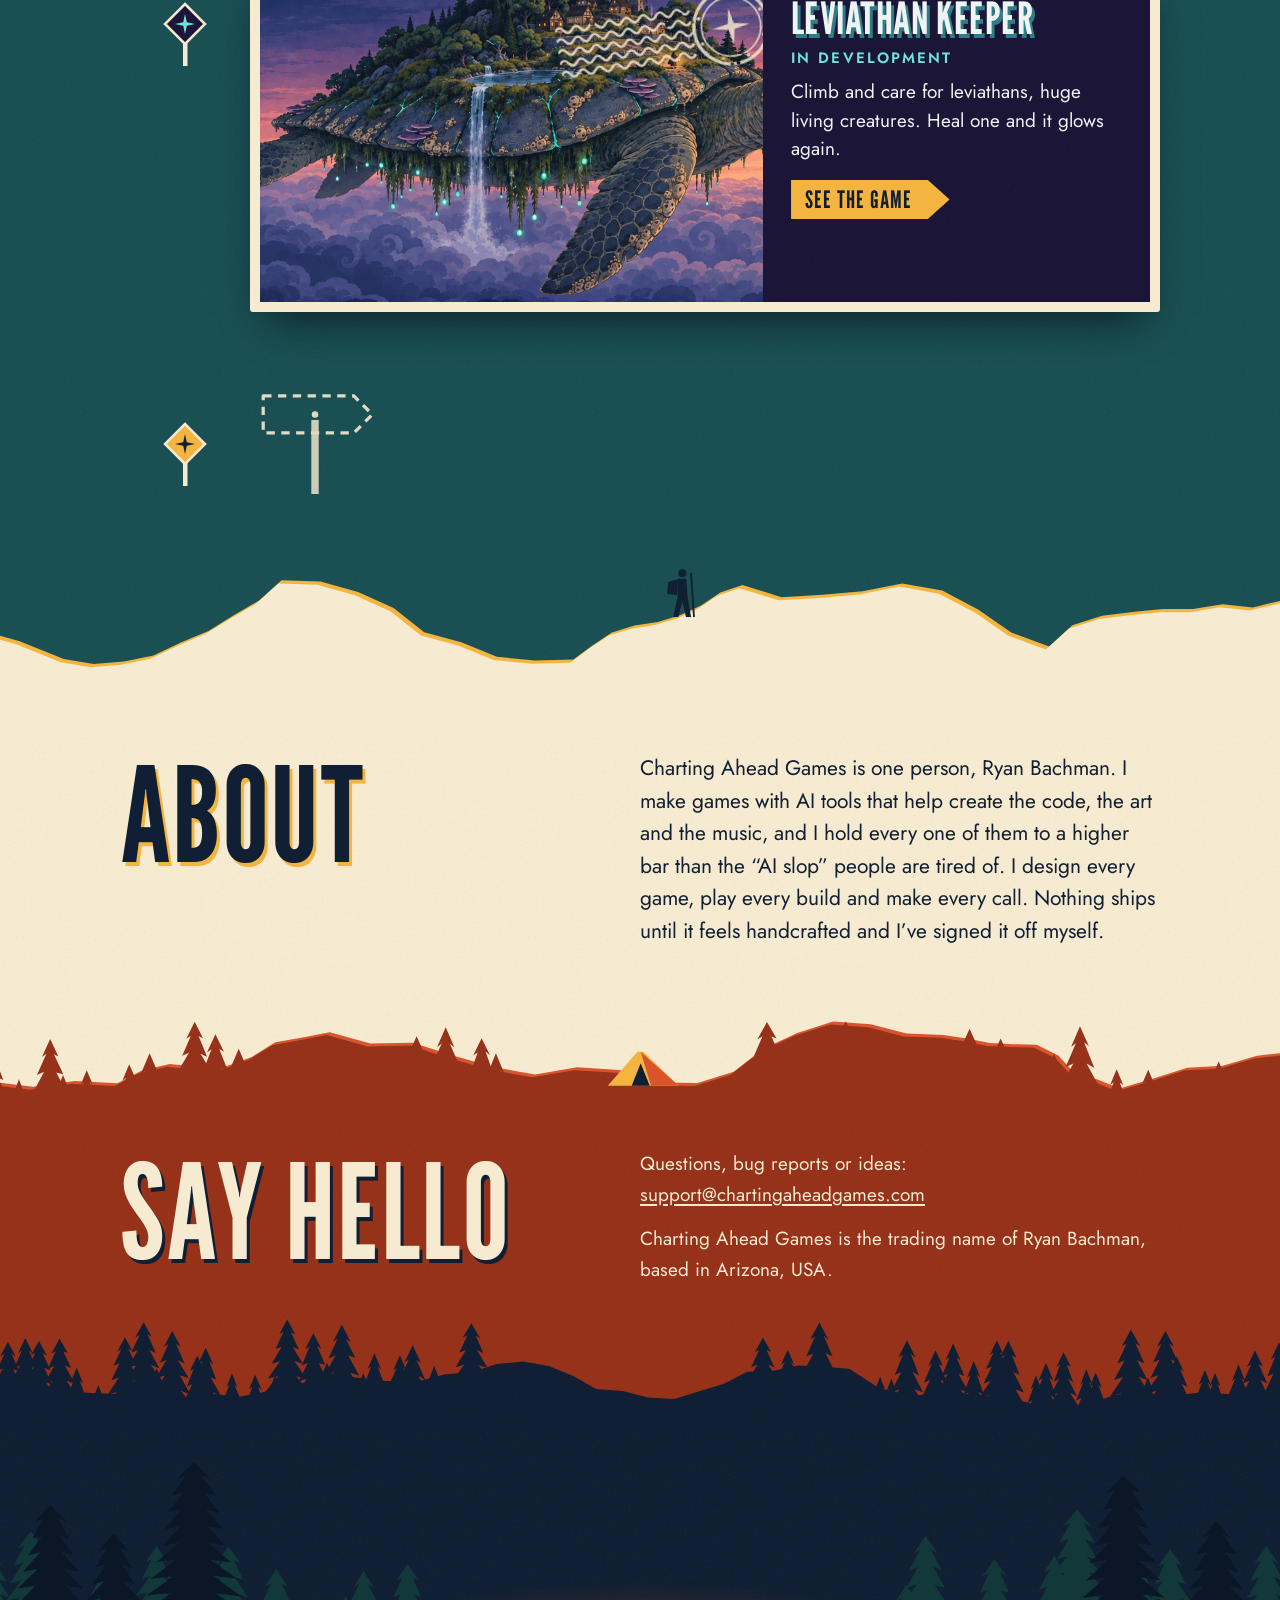
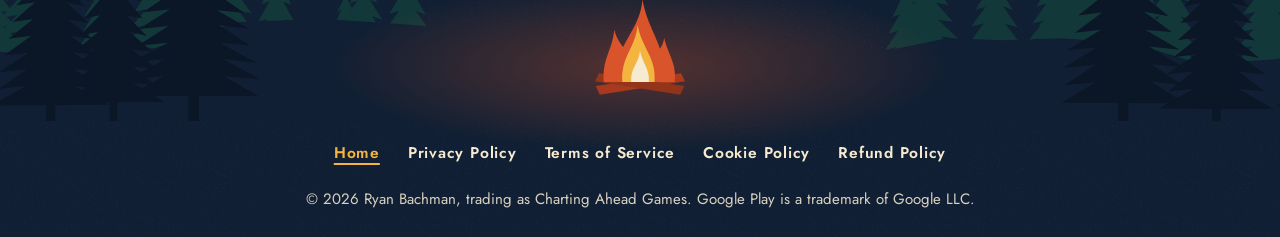
==== commit 0075be7c: "Tagline: New Worlds on the Horizon (Ryan 2026-11-09) Search and share description: "Charting Ahead G" ====
--- a/index.html
+++ b/index.html
@@ -4,13 +4,21 @@
   <meta charset="utf-8">
   <meta name="viewport" content="width=device-width, initial-scale=1">
   <title>Charting Ahead Games</title>
-  <meta name="description" content="Charting new ground in indie games, one dream game at a time.">
+  <meta name="description" content="Charting Ahead Games makes indie games. New worlds on the horizon.">
   <meta name="theme-color" content="#101f33">
+  <link rel="canonical" href="https://chartingaheadgames.com/">
+  <meta property="og:type" content="website">
+  <meta property="og:site_name" content="Charting Ahead Games">
   <meta property="og:title" content="Charting Ahead Games">
-  <meta property="og:description" content="Charting new ground in indie games, one dream game at a time.">
+  <meta property="og:description" content="Charting Ahead Games makes indie games. New worlds on the horizon.">
+  <meta property="og:url" content="https://chartingaheadgames.com/">
   <meta property="og:image" content="https://chartingaheadgames.com/assets/share.jpg">
-  <link rel="apple-touch-icon" href="assets/icon.png">
+  <meta property="og:image:width" content="1200">
+  <meta property="og:image:height" content="630">
+  <meta name="twitter:card" content="summary_large_image">
+  <link rel="icon" href="favicon.ico" sizes="32x32">
   <link rel="icon" href="assets/icon.svg" type="image/svg+xml">
+  <link rel="apple-touch-icon" href="apple-touch-icon.png">
   <link rel="stylesheet" href="style.css">
   <script src="site.js" defer></script>
 </head>
@@ -29,7 +37,7 @@
   </header>
   <main id="main" tabindex="-1">
     <h1 class="sr-only">Charting Ahead Games</h1>
-    <p class="lead">Charting new ground in indie games, one dream game at a time.</p>
+    <p class="lead">New Worlds on the Horizon</p>
 
     <section class="band games" id="games" aria-labelledby="games-title" data-trail>
       <h2 id="games-title">Games</h2>
--- a/style.css
+++ b/style.css
@@ -114,7 +114,7 @@
 .card-text h3 a:focus-visible::after { outline: 3px solid var(--sun); outline-offset: 4px; }
 .card-text .tag { color: var(--g-accent); margin: 10px 0 10px; }
 .card-text .line { margin: 0 0 16px; font-size: 19px; line-height: 1.5; }
-.card-text .status { display: inline-block; margin: 0 14px 12px 0; padding: 5px 12px 4px; border: 2px solid var(--g-accent); color: var(--g-accent); font: 400 22px/1.15 'League Gothic', 'Arial Narrow', Impact, sans-serif; letter-spacing: .04em; text-transform: uppercase; }
+.card-text .status { display: inline-block; margin: 0 14px 12px 0; color: var(--g-accent); font: 400 22px/1.15 'League Gothic', 'Arial Narrow', Impact, sans-serif; letter-spacing: .04em; text-transform: uppercase; }
 .go { display: inline-block; padding: 7px 38px 6px 14px; background: var(--sun); color: var(--night); font: 400 24px/1.1 'League Gothic', 'Arial Narrow', Impact, sans-serif; letter-spacing: .04em; text-transform: uppercase; -webkit-clip-path: polygon(0 0, calc(100% - 22px) 0, 100% 50%, calc(100% - 22px) 100%, 0 100%); clip-path: polygon(0 0, calc(100% - 22px) 0, 100% 50%, calc(100% - 22px) 100%, 0 100%); transition: transform .24s var(--out); pointer-events: none; /* a tap on it goes to the card's link underneath */ }
 .game-card:active { transform: scale(.975); box-shadow: 0 10px 20px -12px rgba(3, 9, 18, .8); transition-duration: .1s; }
 @media (hover: hover) and (pointer: fine) {
@@ -140,7 +140,7 @@
 .game-body ul { list-style: none; margin: 16px 0 0; padding: 0; }
 .game-body li { position: relative; margin: 9px 0; padding-left: 30px; }
 .game-body li::before { content: ''; position: absolute; left: 0; top: .34em; width: 17px; height: 17px; background: url(assets/bullet.svg) center/contain no-repeat; }
-.badge { display: inline-block; margin-top: 24px; padding: 8px 46px 7px 18px; background: var(--sun); color: var(--night); font: 400 27px/1.15 'League Gothic', 'Arial Narrow', Impact, sans-serif; letter-spacing: .03em; text-transform: uppercase; -webkit-clip-path: polygon(0 0, calc(100% - 26px) 0, 100% 50%, calc(100% - 26px) 100%, 0 100%); clip-path: polygon(0 0, calc(100% - 26px) 0, 100% 50%, calc(100% - 26px) 100%, 0 100%); }
+.badge { display: inline-block; margin-top: 24px; color: var(--sun); font: 400 27px/1.15 'League Gothic', 'Arial Narrow', Impact, sans-serif; letter-spacing: .03em; text-transform: uppercase; }
 .plate { display: block; width: 100%; height: auto; margin: 26px 0 8px; padding: 12px; background: var(--cream); transform: rotate(-1.4deg);
   -webkit-mask: radial-gradient(circle 5.2px at center, transparent 96%, #000) -9px -9px/18px 18px, linear-gradient(#000 0 0) center/calc(100% - 18px) calc(100% - 18px) no-repeat; -webkit-mask-composite: source-over;
   mask: radial-gradient(circle 5.2px at center, transparent 96%, #000) -9px -9px/18px 18px, linear-gradient(#000 0 0) center/calc(100% - 18px) calc(100% - 18px) no-repeat; mask-composite: add; }
@@ -176,6 +176,12 @@
 .policy li::marker { color: var(--rust); }
 .policy strong { font-weight: 600; }
 .policy a { color: #8a2e13; }
+/* The 404 page: the notice board, for a path that leads nowhere */
+.lost .back { margin: 28px 0 0; }
+.lost .back a { background: var(--night); color: var(--cream); }
+.lost .also { margin: 10px 0 0; }
+.lost .also a { display: inline-flex; align-items: center; min-height: 48px; font-weight: 600; }
+.lost-sign { display: block; width: 200px; height: 146px; margin: 6px 0 20px; background: url(assets/lost-sign.svg) left bottom/contain no-repeat; }
 
 /* The last fire */
 footer { position: relative; padding: 0 var(--pad) 26px; background: var(--grain-l) 0 0/512px 512px, var(--night); color: #d9d2c0; font-size: 15px; text-align: center; }
@@ -234,6 +240,7 @@
   .policy > h1, .policy > .updated { grid-column: 1 / -1; max-width: none; }
   .policy > h2 { grid-column: 1; margin: 30px 0 0; }
   .policy > h2 + p, .policy > h2 + ul { margin-top: 34px; }
+  .lost > .lost-sign { grid-column: 1; grid-row: 3 / span 3; width: 260px; height: 190px; margin: 30px 0 0; }
   footer .camp { height: max(290px, min(21.25vw, 440px)); }
   footer .camp::before { width: 210px; height: 175px; margin-left: -105px; bottom: 18px; }
   footer .foot-fire { bottom: 18px; width: 210px; margin-left: -105px; }
@@ -251,6 +258,7 @@
   .card-text .line { font-size: 21px; } .tag { font-size: 16.5px; } .about > p { font-size: 23.5px; }
   .card-art { min-height: 400px; } .page-game .hero.game-bar a { font-size: 36px; } .page-game .hero.game-bar img { width: 52px; }
   .hero.slim a { font-size: 40px; } .hero.slim img { width: 62px; } .policy h2 { font-size: 38px; } footer { font-size: 16.5px; } footer nav a { font-size: 17px; }
+  .lost > .lost-sign { width: 300px; height: 219px; }
 }
 /* Older iPhones (iOS 14 and earlier) don't know aspect-ratio. Without these sizes the poster and the fires would fold away to nothing. */
 @supports not (aspect-ratio: 1 / 1) {
